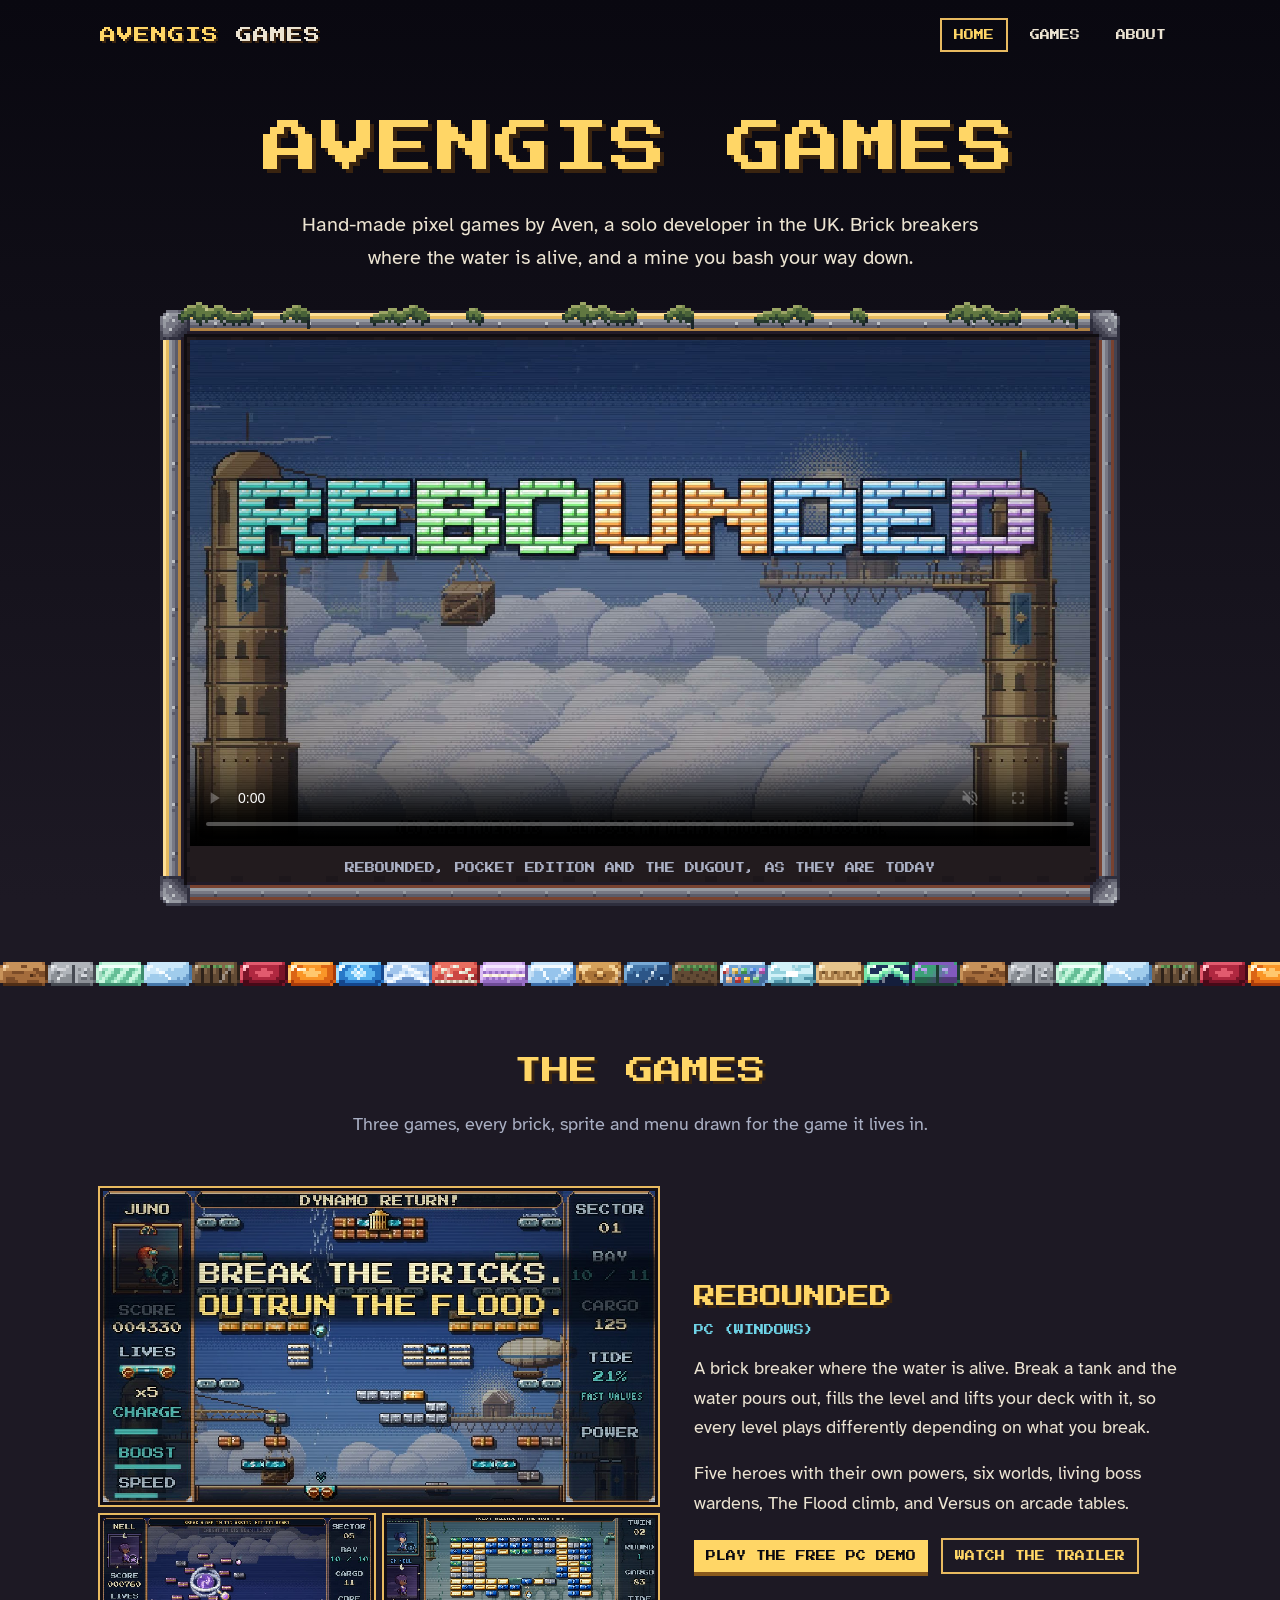
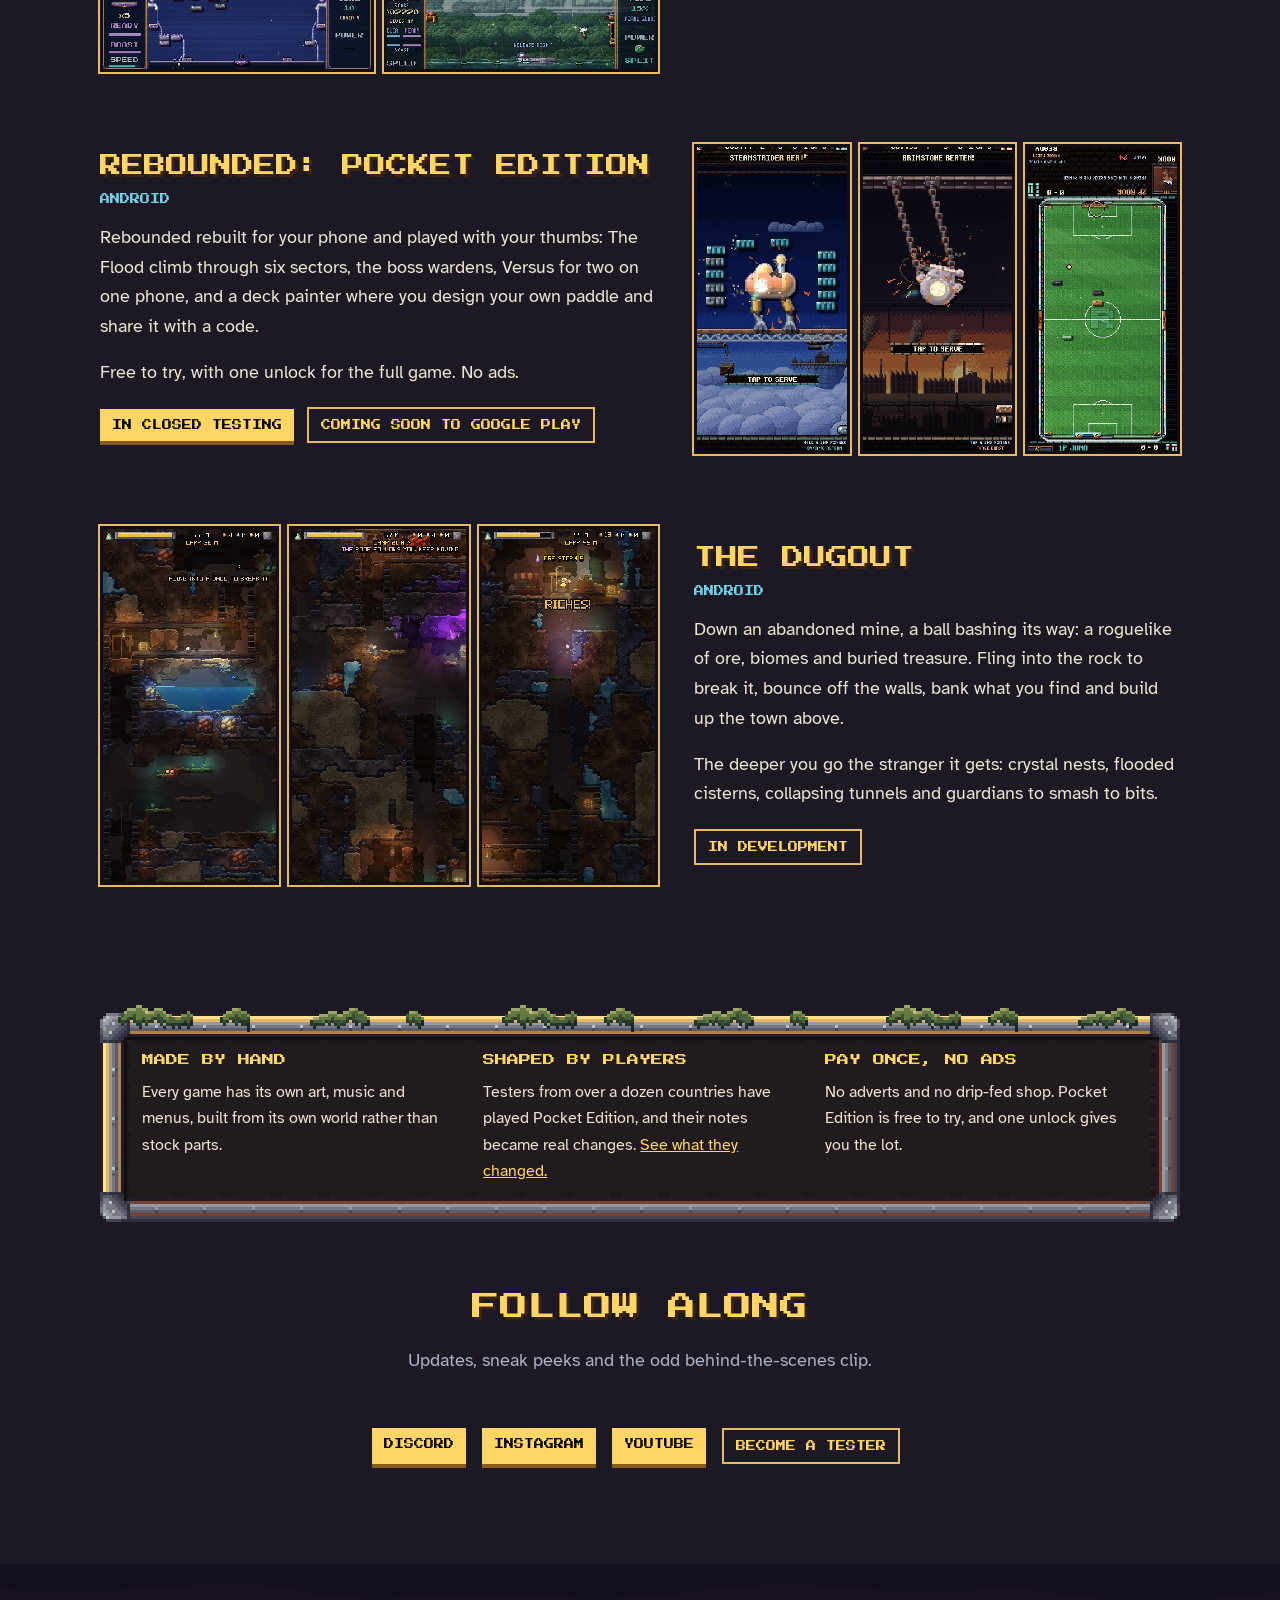
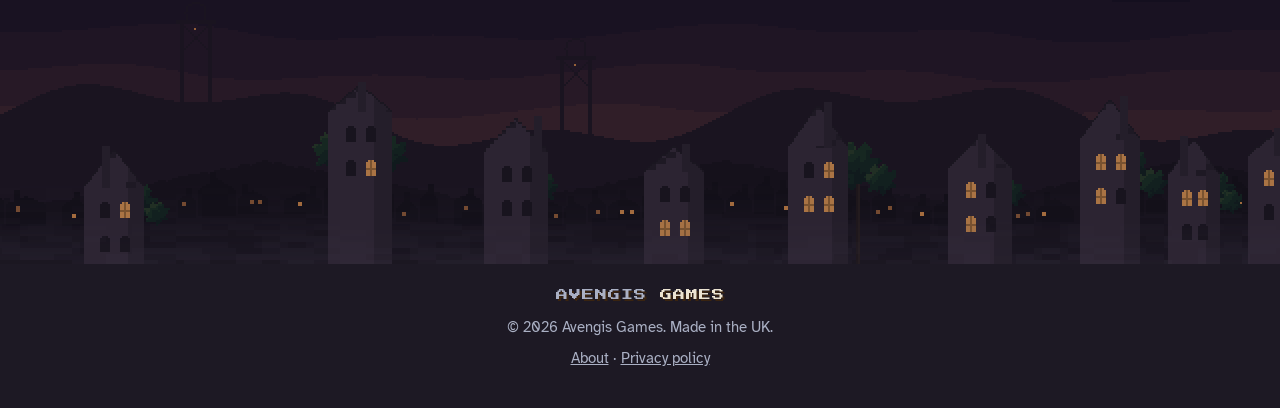
==== index.html @ 765c6d72 "Avengis Games: the studio site (landing page with the montage and the three games, an about page), b" ====
<!doctype html>
<html lang="en-GB">
<head>
<meta charset="utf-8">
<meta name="viewport" content="width=device-width, initial-scale=1">
<title>Avengis Games</title>
<meta name="description" content="Avengis Games: hand-made pixel games by Aven, a solo developer in the UK. Rebounded, Rebounded: Pocket Edition and The Dugout.">
<meta property="og:title" content="Avengis Games">
<meta property="og:description" content="Hand-made pixel games by Aven, a solo developer in the UK.">
<meta property="og:image" content="https://tracedicky.github.io/avengis/img/rebounded_title.jpg">
<link rel="icon" href="img/dugout_icon.png">
<link rel="preconnect" href="https://fonts.googleapis.com">
<link rel="preconnect" href="https://fonts.gstatic.com" crossorigin>
<link href="https://fonts.googleapis.com/css2?family=Atkinson+Hyperlegible:wght@400;700&family=Press+Start+2P&display=swap" rel="stylesheet">
<link rel="stylesheet" href="style.css">
</head>
<body>

<header class="wrap top">
  <a class="brand" href="./">AVENGIS <span>GAMES</span></a>
  <nav class="nav" aria-label="Main">
    <a href="./" aria-current="page">HOME</a>
    <a href="#games">GAMES</a>
    <a href="about.html">ABOUT</a>
  </nav>
</header>

<main>
  <section class="wrap hero">
    <h1>AVENGIS GAMES</h1>
    <p class="lead">Hand-made pixel games by Aven, a solo developer in the UK. Brick breakers where the water is alive, and a mine you bash your way down.</p>
    <figure class="film board moss">
      <video controls muted autoplay loop playsinline preload="metadata" poster="media/montage_poster.jpg">
        <source src="media/montage.mp4" type="video/mp4">
      </video>
      <figcaption>REBOUNDED, POCKET EDITION AND THE DUGOUT, AS THEY ARE TODAY</figcaption>
    </figure>
  </section>

  <div class="bricks" role="presentation"></div>

  <section class="wrap games" id="games">
    <h2 class="section-title">THE GAMES</h2>
    <p class="section-note">Three games, every brick, sprite and menu drawn for the game it lives in.</p>

    <article class="game">
      <div class="shots wide">
        <img src="img/rebounded_title.jpg" width="1280" height="720" alt="Juno breaking bricks over the clouds: break the bricks, outrun the flood">
        <img src="img/rebounded_2.jpg" width="960" height="540" alt="Nell facing a living boss warden ringed by orbiting bricks" loading="lazy">
        <img src="img/rebounded_3.jpg" width="960" height="540" alt="Two players sharing a wall of bricks in Twin co-op" loading="lazy">
      </div>
      <div>
        <h3>REBOUNDED</h3>
        <p class="platform">PC (WINDOWS)</p>
        <p>A brick breaker where the water is alive. Break a tank and the water pours out, fills the level and lifts your deck with it, so every level plays differently depending on what you break.</p>
        <p>Five heroes with their own powers, six worlds, living boss wardens, The Flood climb, and Versus on arcade tables.</p>
        <a class="status" href="https://avengis.itch.io/rebounded-pc-demo">PLAY THE FREE PC DEMO</a>
        <a class="status quiet" href="https://youtu.be/Myf04rydvFA">WATCH THE TRAILER</a>
      </div>
    </article>

    <article class="game flip">
      <div class="shots tall">
        <img src="img/pocket_1.jpg" width="405" height="720" alt="The Steamstrider warden beaten, on a phone screen" loading="lazy">
        <img src="img/pocket_2.jpg" width="405" height="720" alt="The Brimstone warden swinging on its chains" loading="lazy">
        <img src="img/pocket_3.jpg" width="405" height="720" alt="Versus on the football table" loading="lazy">
      </div>
      <div>
        <h3>REBOUNDED: POCKET EDITION</h3>
        <p class="platform">ANDROID</p>
        <p>Rebounded rebuilt for your phone and played with your thumbs: The Flood climb through six sectors, the boss wardens, Versus for two on one phone, and a deck painter where you design your own paddle and share it with a code.</p>
        <p>Free to try, with one unlock for the full game. No ads.</p>
        <span class="status">IN CLOSED TESTING</span>
        <span class="status quiet">COMING SOON TO GOOGLE PLAY</span>
      </div>
    </article>

    <article class="game">
      <div class="shots tall">
        <img src="img/dugout_1.png" width="540" height="1170" alt="A flooded pocket of the mine with ore in the rock" loading="lazy">
        <img src="img/dugout_2.png" width="540" height="1170" alt="Purple crystals glowing deep in the mine" loading="lazy">
        <img src="img/dugout_3.png" width="540" height="1170" alt="Riches found beside an old miners' camp" loading="lazy">
      </div>
      <div>
        <h3>THE DUGOUT</h3>
        <p class="platform">ANDROID</p>
        <p>Down an abandoned mine, a ball bashing its way: a roguelike of ore, biomes and buried treasure. Fling into the rock to break it, bounce off the walls, bank what you find and build up the town above.</p>
        <p>The deeper you go the stranger it gets: crystal nests, flooded cisterns, collapsing tunnels and guardians to smash to bits.</p>
        <span class="status quiet">IN DEVELOPMENT</span>
      </div>
    </article>
  </section>

  <section class="wrap ways">
    <div class="board moss">
      <ul>
        <li>
          <h3>MADE BY HAND</h3>
          <p>Every game has its own art, music and menus, built from its own world rather than stock parts.</p>
        </li>
        <li>
          <h3>SHAPED BY PLAYERS</h3>
          <p>Testers from over a dozen countries have played Pocket Edition, and their notes became real changes. <a href="https://youtu.be/bjGesTT7hHI">See what they changed.</a></p>
        </li>
        <li>
          <h3>PAY ONCE, NO ADS</h3>
          <p>No adverts and no drip-fed shop. Pocket Edition is free to try, and one unlock gives you the lot.</p>
        </li>
      </ul>
    </div>
  </section>

  <section class="wrap follow">
    <h2 class="section-title">FOLLOW ALONG</h2>
    <p class="section-note">Updates, sneak peeks and the odd behind-the-scenes clip.</p>
    <div class="links">
      <a class="status" href="https://discord.gg/P8ZdvnhdK">DISCORD</a>
      <a class="status" href="https://www.instagram.com/avengisgames/">INSTAGRAM</a>
      <a class="status" href="https://youtu.be/Myf04rydvFA">YOUTUBE</a>
      <a class="status quiet" href="https://tracedicky.github.io/rebounded-pocket/">BECOME A TESTER</a>
    </div>
  </section>
</main>

<footer class="foot">
  <div class="wrap">
    <p><a class="brand" href="./">AVENGIS <span>GAMES</span></a></p>
    <p>&copy; 2026 Avengis Games. Made in the UK.</p>
    <p><a href="about.html">About</a> &middot; <a href="https://tracedicky.github.io/rebounded-pocket/privacy.html">Privacy policy</a></p>
  </div>
</footer>

</body>
</html>
---- style.css ----
/* AVENGIS Games: Rebounded's font and bricks, The Dugout's timber boards, moss and night town. */
:root {
  --night: #090810;
  --dusk: #1d1924;
  --timber: #221b1e;
  --timber-hi: #2a2125;
  --gold: #ffd666;
  --gold-deep: #e8ba60;
  --cream: #ece4d2;
  --soft: #aab0c4;
  --sea: #6fd3e6;
  --moss: #7fae4e;
  --pixel: "Press Start 2P", monospace;
  --body: "Atkinson Hyperlegible", system-ui, sans-serif;
}

* { box-sizing: border-box; }

html { background: var(--night); }

body {
  margin: 0;
  background: linear-gradient(var(--night) 0, var(--dusk) 900px, var(--dusk) 100%);
  color: var(--cream);
  font: 18px/1.65 var(--body);
  overflow-x: hidden;
}

img { image-rendering: pixelated; max-width: 100%; display: block; }
a { color: var(--gold); }
a:hover { color: #fff1c4; }

.wrap { width: min(1080px, 100% - 32px); margin: 0 auto; }

/* the top bar */
.top {
  display: flex; align-items: center; justify-content: space-between; gap: 16px; flex-wrap: wrap;
  padding: 18px 0;
}
.brand {
  font: 16px/1 var(--pixel); color: var(--gold); text-decoration: none; letter-spacing: 1px;
  text-shadow: 2px 2px 0 #3a2410;
}
.brand span { color: var(--cream); }
.nav { display: flex; gap: 8px; flex-wrap: wrap; }
.nav a {
  font: 10px/1 var(--pixel); color: var(--cream); text-decoration: none;
  padding: 10px 12px; border: 2px solid transparent;
}
.nav a:hover, .nav a[aria-current] { border-color: var(--gold-deep); color: var(--gold); }

/* a course of Rebounded's bricks */
.bricks {
  height: 24px;
  background: url(img/bricks.png) repeat-x 0 0 / 960px 24px;
  image-rendering: pixelated;
  margin: 0;
}

/* The Dugout's timber board: iron corners, brass rails */
.board {
  position: relative;
  border: 30px solid transparent;
  border-image: url(img/ui_board.png) 10 / 30px round;
  image-rendering: pixelated;
  background: var(--timber) padding-box;
  background-clip: padding-box;
}
.board.moss::before {
  content: ""; position: absolute; left: -12px; right: -12px; top: -38px; height: 36px;
  background: url(img/ui_moss.png) repeat-x 0 100% / 384px 36px;
  image-rendering: pixelated; pointer-events: none;
}

/* the hero */
.hero { padding: 36px 0 56px; text-align: center; }
h1, h2, h3 { font-family: var(--pixel); font-weight: 400; line-height: 1.5; margin: 0 0 18px; }
h1 {
  font-size: clamp(26px, 6vw, 56px); color: var(--gold);
  text-shadow: 4px 4px 0 #3a2410;
  letter-spacing: 2px;
}
.lead { max-width: 720px; margin: 0 auto 36px; font-size: 20px; color: var(--cream); }
.film { max-width: 960px; margin: 0 auto; }
.film video { display: block; width: 100%; height: auto; background: #000; }
.film figcaption { font: 10px/1.6 var(--pixel); color: var(--soft); padding-top: 14px; }

/* the games */
.games { padding: 64px 0 24px; }
.section-title { text-align: center; color: var(--gold); font-size: clamp(18px, 3.4vw, 28px); text-shadow: 3px 3px 0 #3a2410; }
.section-note { text-align: center; color: var(--soft); max-width: 640px; margin: 0 auto 48px; }

.game { display: grid; grid-template-columns: 1.15fr 1fr; gap: 36px; align-items: center; margin: 0 0 72px; }
.game.flip .shots { order: 2; }
.game h3 { color: var(--gold); font-size: clamp(16px, 2.4vw, 22px); text-shadow: 3px 3px 0 #3a2410; margin-bottom: 8px; }
.platform { font: 10px/1.6 var(--pixel); color: var(--sea); margin: 0 0 16px; }
.game p { margin: 0 0 16px; }
.status {
  display: inline-block; font: 10px/1.6 var(--pixel); color: var(--night); background: var(--gold);
  padding: 8px 12px; margin: 4px 8px 4px 0; text-decoration: none; box-shadow: 0 4px 0 #8a5a1c;
}
a.status:hover { background: #fff1c4; color: var(--night); }
.status.quiet { background: transparent; color: var(--gold); border: 2px solid var(--gold-deep); box-shadow: none; }

.shots { display: grid; gap: 10px; }
.shots.wide { grid-template-columns: 1fr 1fr; }
.shots.wide img:first-child { grid-column: 1 / -1; }
.shots.tall { grid-template-columns: repeat(3, 1fr); }
.shots img { width: 100%; height: auto; border: 3px solid #120e14; box-shadow: 0 0 0 2px var(--gold-deep); }
.shots.tall img { aspect-ratio: 9 / 18; object-fit: cover; object-position: top; }

/* how I work */
.ways { padding: 32px 0 64px; }
.ways .board { padding: 8px 12px; }
.ways ul { list-style: none; margin: 0; padding: 0; display: grid; grid-template-columns: repeat(3, 1fr); gap: 28px; }
.ways h3 { font-size: 12px; color: var(--gold); margin-bottom: 10px; }
.ways p { margin: 0; font-size: 16px; color: var(--cream); }

/* follow along */
.follow { text-align: center; padding: 0 0 72px; }
.links { display: flex; flex-wrap: wrap; justify-content: center; gap: 8px; }

/* the about page */
.about { display: grid; grid-template-columns: 1fr 1.4fr; gap: 40px; align-items: start; padding: 24px 0 64px; }
.about .board { padding: 4px 8px; }
.about h2 { color: var(--gold); font-size: 18px; text-shadow: 3px 3px 0 #3a2410; }
.about p { margin: 0 0 16px; }
.facts { list-style: none; padding: 0; margin: 0; }
.facts li { padding: 10px 0; border-bottom: 2px dashed #3a3040; font-size: 16px; }
.facts li:last-child { border-bottom: 0; }
.facts b { display: block; font: 10px/1.6 var(--pixel); color: var(--sea); font-weight: 400; }

/* the foot: The Dugout's night town */
.foot {
  margin-top: 24px;
  background: #1d1924;
  padding: 0 0 32px;
  text-align: center;
  font-size: 15px; color: var(--soft);
}
.foot::before {
  content: ""; display: block; height: 300px; margin-bottom: 20px;
  background: url(img/town.png) repeat-x 50% 100% / 1968px 472px, linear-gradient(var(--dusk), #09080f);
  image-rendering: pixelated;
}
.foot a { color: var(--soft); }
.foot p { margin: 6px 0; }
.foot .brand { font-size: 12px; }

@media (max-width: 820px) {
  body { font-size: 17px; }
  .game, .about { grid-template-columns: 1fr; gap: 22px; }
  .game.flip .shots { order: 0; }
  .ways ul { grid-template-columns: 1fr; }
  .board { border-width: 21px; border-image-width: 21px; }
  .board.moss::before { top: -27px; height: 24px; background-size: 256px 24px; }
  .foot::before { height: 200px; background-size: 984px 236px, auto; }
}

@media (prefers-reduced-motion: no-preference) {
  .status, .nav a { transition: background .15s, color .15s, border-color .15s; }
}
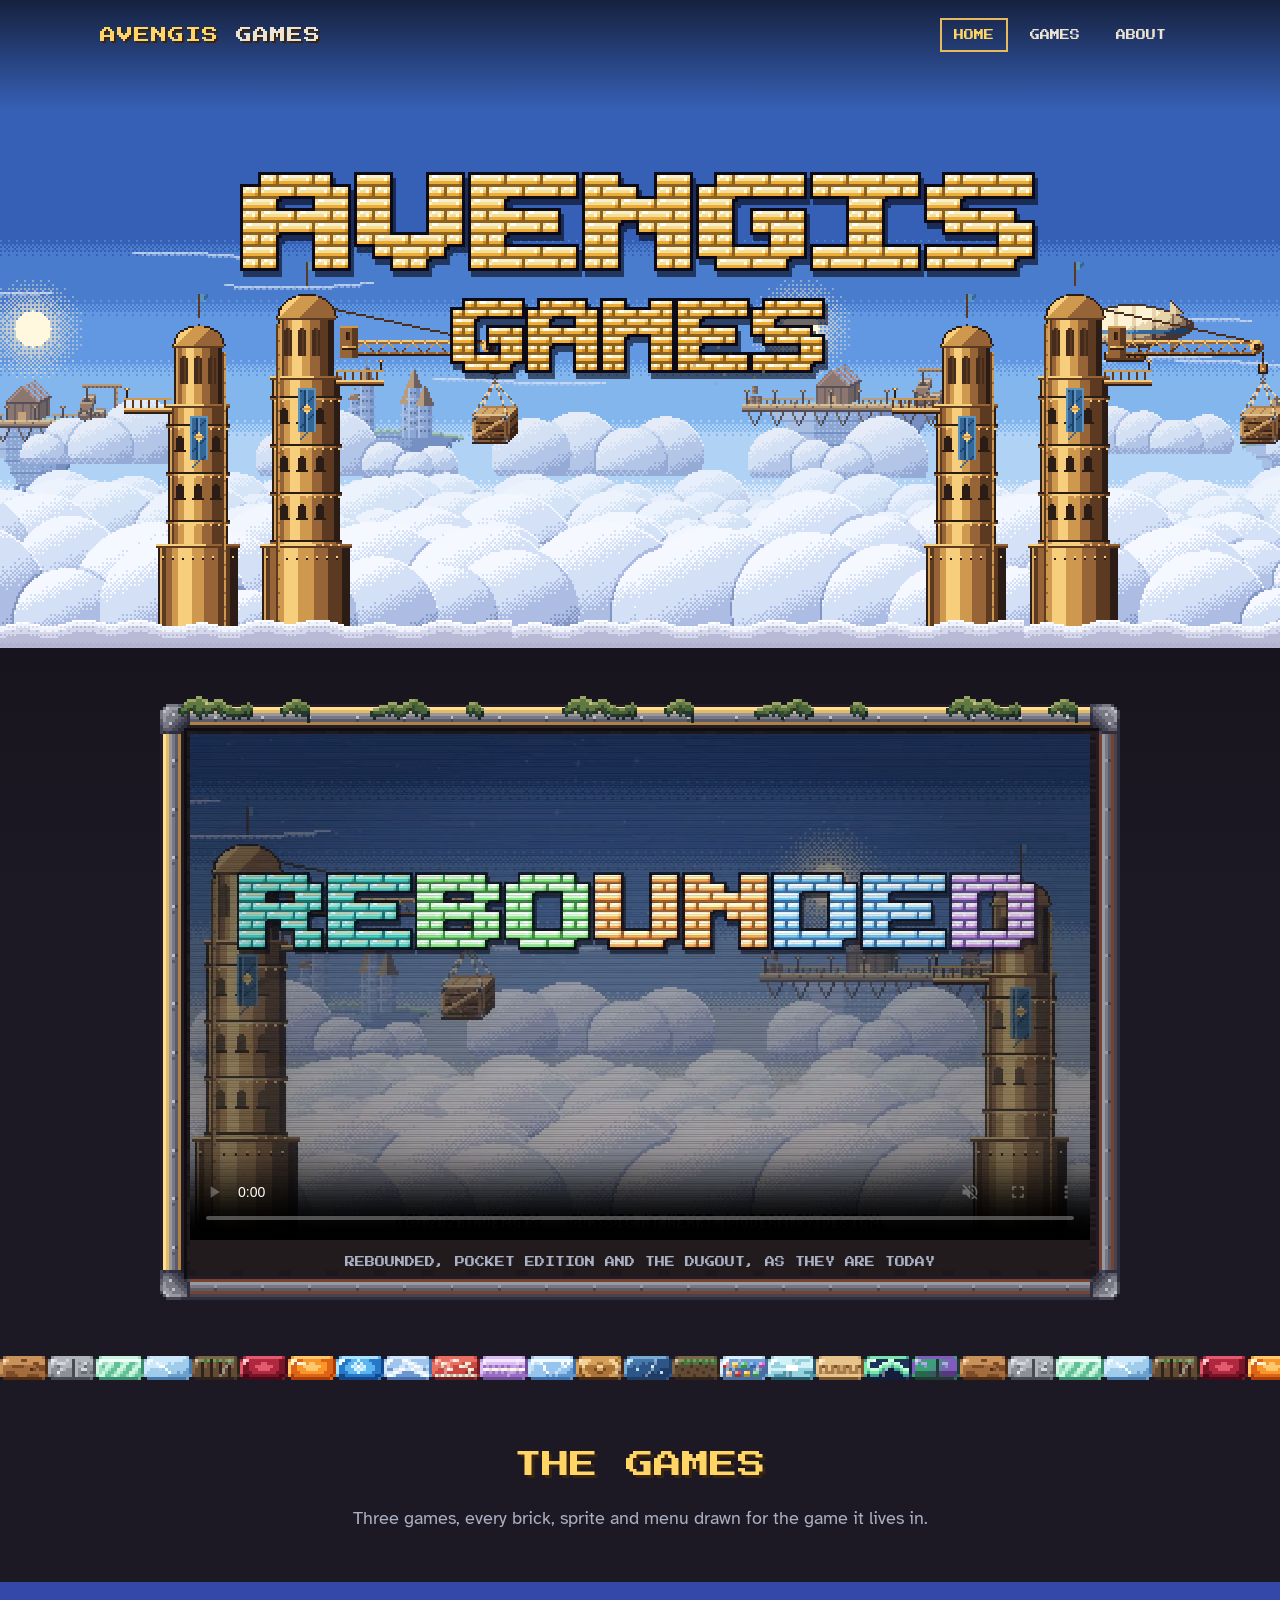
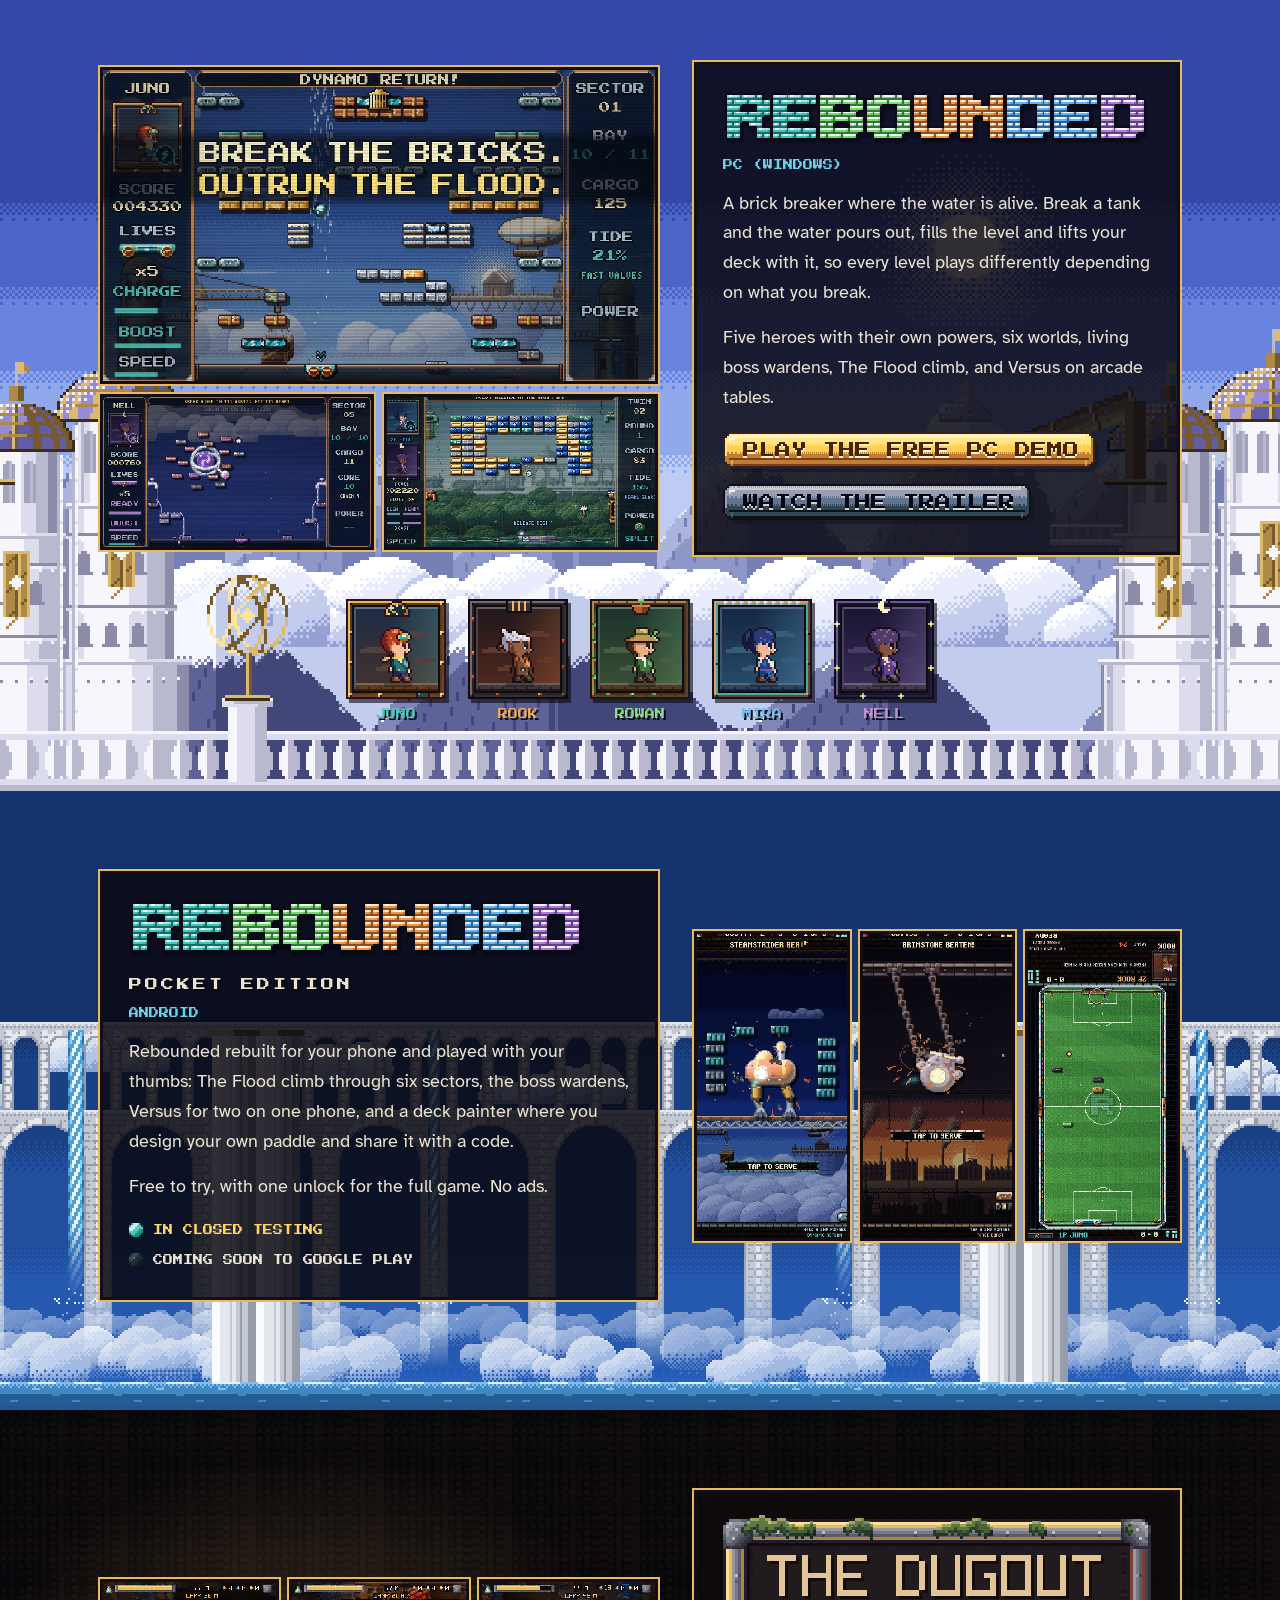
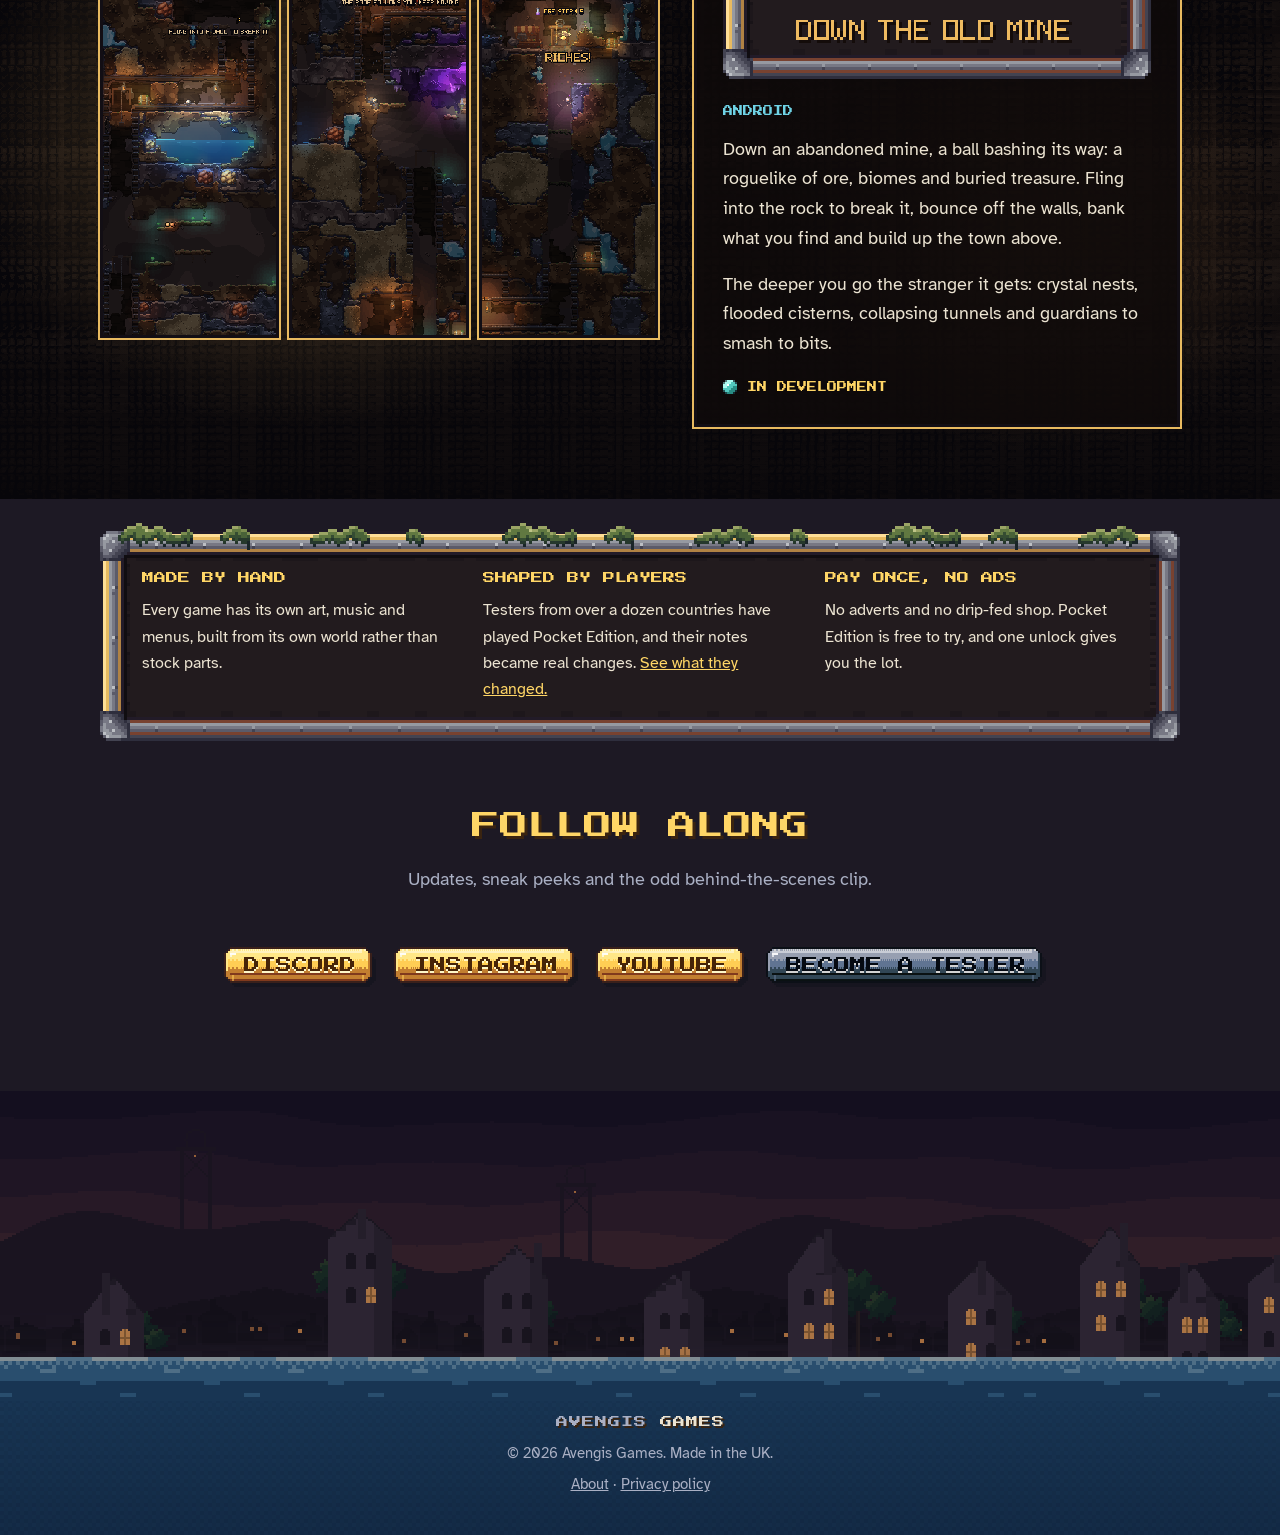
==== commit bcc140cd: "The site made from the games themselves: a living header (Pocket's Coppercloud harbour drifting, its" ====
--- a/index.html
+++ b/index.html
@@ -7,28 +7,43 @@
 <meta name="description" content="Avengis Games: hand-made pixel games by Aven, a solo developer in the UK. Rebounded, Rebounded: Pocket Edition and The Dugout.">
 <meta property="og:title" content="Avengis Games">
 <meta property="og:description" content="Hand-made pixel games by Aven, a solo developer in the UK.">
-<meta property="og:image" content="https://tracedicky.github.io/avengis/img/rebounded_title.jpg">
-<link rel="icon" href="img/dugout_icon.png">
+<meta property="og:image" content="https://tracedicky.github.io/avengis/art/share.png">
+<meta property="og:image:width" content="1200">
+<meta property="og:image:height" content="630">
+<meta property="og:image:alt" content="AVENGIS GAMES in gold bricks over Coppercloud's harbour: brick by brick">
+<meta name="twitter:card" content="summary_large_image">
+<link rel="icon" type="image/png" sizes="32x32" href="art/icon.png">
+<link rel="icon" type="image/png" sizes="64x64" href="art/icon64.png">
+<link rel="apple-touch-icon" href="art/icon180.png">
 <link rel="preconnect" href="https://fonts.googleapis.com">
 <link rel="preconnect" href="https://fonts.gstatic.com" crossorigin>
 <link href="https://fonts.googleapis.com/css2?family=Atkinson+Hyperlegible:wght@400;700&family=Press+Start+2P&display=swap" rel="stylesheet">
+<script>try{if(!matchMedia("(prefers-reduced-motion: reduce)").matches&&!sessionStorage.getItem("avengis-built")){document.documentElement.classList.add("building");window.buildSafety=setTimeout(function(){document.documentElement.classList.remove("building")},5000)}}catch(e){}</script>
 <link rel="stylesheet" href="style.css">
 </head>
 <body>
 
-<header class="wrap top">
-  <a class="brand" href="./">AVENGIS <span>GAMES</span></a>
-  <nav class="nav" aria-label="Main">
-    <a href="./" aria-current="page">HOME</a>
-    <a href="#games">GAMES</a>
-    <a href="about.html">ABOUT</a>
-  </nav>
+<header class="sky">
+  <canvas class="scene" data-scene="coppercloud-harbour" data-water="coppercloud" aria-hidden="true"></canvas>
+  <div class="wrap top">
+    <a class="brand" href="./">AVENGIS <span>GAMES</span></a>
+    <nav class="nav" aria-label="Main">
+      <a href="./" aria-current="page">HOME</a>
+      <a href="#games">GAMES</a>
+      <a href="about.html">ABOUT</a>
+    </nav>
+  </div>
+  <div class="wrap sky-title">
+    <h1 class="mark">
+      <span class="logo shine big"><img src="art/logo_avengis.png" width="269" height="38" alt="AVENGIS"><i class="glint" style="-webkit-mask-image:url(art/logo_avengis.png);mask-image:url(art/logo_avengis.png)"></i></span>
+      <span class="logo shine small"><img src="art/logo_games.png" width="129" height="30" alt="GAMES"><i class="glint" style="-webkit-mask-image:url(art/logo_games.png);mask-image:url(art/logo_games.png)"></i></span>
+    </h1>
+    <p class="tagline"><span class="logo shine"><img src="art/tagline.png" width="184" height="18" alt="Brick by brick"><i class="glint" style="-webkit-mask-image:url(art/tagline.png);mask-image:url(art/tagline.png)"></i></span></p>
+  </div>
 </header>
 
 <main>
   <section class="wrap hero">
-    <h1>AVENGIS GAMES</h1>
-    <p class="lead">Hand-made pixel games by Aven, a solo developer in the UK. Brick breakers where the water is alive, and a mine you bash your way down.</p>
     <figure class="film board moss">
       <video controls muted autoplay loop playsinline preload="metadata" poster="media/montage_poster.jpg">
         <source src="media/montage.mp4" type="video/mp4">
@@ -39,18 +54,22 @@
 
   <div class="bricks" role="presentation"></div>
 
-  <section class="wrap games" id="games">
-    <h2 class="section-title">THE GAMES</h2>
-    <p class="section-note">Three games, every brick, sprite and menu drawn for the game it lives in.</p>
+  <section class="games" id="games">
+    <div class="wrap">
+      <h2 class="section-title">THE GAMES</h2>
+      <p class="section-note">Three games, every brick, sprite and menu drawn for the game it lives in.</p>
+    </div>
 
-    <article class="game">
+    <div class="world" id="rebounded">
+    <canvas class="scene" data-scene="stormglass-peaks" aria-hidden="true"></canvas>
+    <article class="wrap game">
       <div class="shots wide">
         <img src="img/rebounded_title.jpg" width="1280" height="720" alt="Juno breaking bricks over the clouds: break the bricks, outrun the flood">
         <img src="img/rebounded_2.jpg" width="960" height="540" alt="Nell facing a living boss warden ringed by orbiting bricks" loading="lazy">
         <img src="img/rebounded_3.jpg" width="960" height="540" alt="Two players sharing a wall of bricks in Twin co-op" loading="lazy">
       </div>
       <div>
-        <h3>REBOUNDED</h3>
+        <h3 class="logo shine"><img src="art/logo_rebounded.png" width="229" height="30" alt="REBOUNDED"><i class="glint" style="-webkit-mask-image:url(art/logo_rebounded.png);mask-image:url(art/logo_rebounded.png)"></i></h3>
         <p class="platform">PC (WINDOWS)</p>
         <p>A brick breaker where the water is alive. Break a tank and the water pours out, fills the level and lifts your deck with it, so every level plays differently depending on what you break.</p>
         <p>Five heroes with their own powers, six worlds, living boss wardens, The Flood climb, and Versus on arcade tables.</p>
@@ -58,15 +77,25 @@
         <a class="status quiet" href="https://youtu.be/Myf04rydvFA">WATCH THE TRAILER</a>
       </div>
     </article>
+    <div class="wrap crew" aria-label="The crew">
+      <figure style="--hero:#52c8be"><span class="crew-anim" style="background-image:url(art/crew_juno.png)"></span><figcaption>JUNO</figcaption></figure>
+      <figure style="--hero:#eba960"><span class="crew-anim" style="background-image:url(art/crew_rook.png)"></span><figcaption>ROOK</figcaption></figure>
+      <figure style="--hero:#8adb89"><span class="crew-anim" style="background-image:url(art/crew_rowan.png)"></span><figcaption>ROWAN</figcaption></figure>
+      <figure style="--hero:#7cbceb"><span class="crew-anim" style="background-image:url(art/crew_mira.png)"></span><figcaption>MIRA</figcaption></figure>
+      <figure style="--hero:#bc93db"><span class="crew-anim" style="background-image:url(art/crew_nell.png)"></span><figcaption>NELL</figcaption></figure>
+    </div>
+    </div>
 
-    <article class="game flip">
+    <div class="world" id="pocket">
+    <canvas class="scene" data-scene="tideglass-above" data-water="tideglass" aria-hidden="true"></canvas>
+    <article class="wrap game flip">
       <div class="shots tall">
         <img src="img/pocket_1.jpg" width="405" height="720" alt="The Steamstrider warden beaten, on a phone screen" loading="lazy">
         <img src="img/pocket_2.jpg" width="405" height="720" alt="The Brimstone warden swinging on its chains" loading="lazy">
         <img src="img/pocket_3.jpg" width="405" height="720" alt="Versus on the football table" loading="lazy">
       </div>
       <div>
-        <h3>REBOUNDED: POCKET EDITION</h3>
+        <h3><span class="logo shine"><img src="art/logo_rebounded.png" width="229" height="30" alt="REBOUNDED:"><i class="glint" style="-webkit-mask-image:url(art/logo_rebounded.png);mask-image:url(art/logo_rebounded.png)"></i></span> <span class="edition">POCKET EDITION</span></h3>
         <p class="platform">ANDROID</p>
         <p>Rebounded rebuilt for your phone and played with your thumbs: The Flood climb through six sectors, the boss wardens, Versus for two on one phone, and a deck painter where you design your own paddle and share it with a code.</p>
         <p>Free to try, with one unlock for the full game. No ads.</p>
@@ -74,21 +103,24 @@
         <span class="status quiet">COMING SOON TO GOOGLE PLAY</span>
       </div>
     </article>
+    </div>
 
-    <article class="game">
+    <div class="world cave" id="dugout">
+    <article class="wrap game">
       <div class="shots tall">
         <img src="img/dugout_1.png" width="540" height="1170" alt="A flooded pocket of the mine with ore in the rock" loading="lazy">
         <img src="img/dugout_2.png" width="540" height="1170" alt="Purple crystals glowing deep in the mine" loading="lazy">
         <img src="img/dugout_3.png" width="540" height="1170" alt="Riches found beside an old miners' camp" loading="lazy">
       </div>
       <div>
-        <h3>THE DUGOUT</h3>
+        <h3 class="sign board moss"><img src="art/dugout_title.png" width="116" height="30" alt="THE DUGOUT: DOWN THE OLD MINE"></h3>
         <p class="platform">ANDROID</p>
         <p>Down an abandoned mine, a ball bashing its way: a roguelike of ore, biomes and buried treasure. Fling into the rock to break it, bounce off the walls, bank what you find and build up the town above.</p>
         <p>The deeper you go the stranger it gets: crystal nests, flooded cisterns, collapsing tunnels and guardians to smash to bits.</p>
-        <span class="status quiet">IN DEVELOPMENT</span>
+        <span class="status">IN DEVELOPMENT</span>
       </div>
     </article>
+    </div>
   </section>
 
   <section class="wrap ways">
@@ -123,6 +155,7 @@
 </main>
 
 <footer class="foot">
+  <div class="flood" aria-hidden="true"><i></i></div>
   <div class="wrap">
     <p><a class="brand" href="./">AVENGIS <span>GAMES</span></a></p>
     <p>&copy; 2026 Avengis Games. Made in the UK.</p>
@@ -130,5 +163,9 @@
   </div>
 </footer>
 
+<script src="js/scene.js" defer></script>
+<script src="js/build.js" defer></script>
+<script src="js/bricks.js" defer></script>
+<script src="js/flood.js" defer></script>
 </body>
 </html>
--- a/style.css
+++ b/style.css
@@ -55,6 +55,16 @@
   background: url(img/bricks.png) repeat-x 0 0 / 960px 24px;
   image-rendering: pixelated;
   margin: 0;
+  position: relative; overflow: hidden;
+}
+.bricks.live { background: none; overflow: visible; overflow-x: clip; cursor: pointer; }  /* (js/bricks.js: breakable) */
+.bricks.live::after { display: none; }
+.bricks-live { position: absolute; left: 0; z-index: 2; pointer-events: none; image-rendering: pixelated; }
+.bricks::after {  /* (now and then the light runs along the course, caught only by the bricks: the logo's shine) */
+  content: ""; position: absolute; inset: 0; pointer-events: none;
+  -webkit-mask: url(img/bricks.png) repeat-x 0 0 / 960px 24px; mask: url(img/bricks.png) repeat-x 0 0 / 960px 24px;
+  background: linear-gradient(100deg, rgba(255, 250, 225, 0) 0, rgba(255, 250, 225, .35) 38%, rgba(255, 250, 225, .95) 50%, rgba(255, 250, 225, .35) 62%, rgba(255, 250, 225, 0) 100%) no-repeat;
+  background-size: 150px 100%; background-position: -150px 0; mix-blend-mode: soft-light;
 }
 
 /* The Dugout's timber board: iron corners, brass rails */
@@ -73,7 +83,7 @@
 }
 
 /* the hero */
-.hero { padding: 36px 0 56px; text-align: center; }
+.hero { padding: 56px 0 56px; text-align: center; }
 h1, h2, h3 { font-family: var(--pixel); font-weight: 400; line-height: 1.5; margin: 0 0 18px; }
 h1 {
   font-size: clamp(26px, 6vw, 56px); color: var(--gold);
@@ -86,27 +96,50 @@
 .film figcaption { font: 10px/1.6 var(--pixel); color: var(--soft); padding-top: 14px; }
 
 /* the games */
-.games { padding: 64px 0 24px; }
+.games { padding: 64px 0 0; }
 .section-title { text-align: center; color: var(--gold); font-size: clamp(18px, 3.4vw, 28px); text-shadow: 3px 3px 0 #3a2410; }
 .section-note { text-align: center; color: var(--soft); max-width: 640px; margin: 0 auto 48px; }
 
-.game { display: grid; grid-template-columns: 1.15fr 1fr; gap: 36px; align-items: center; margin: 0 0 72px; }
+.game { display: grid; grid-template-columns: 1.15fr 1fr; gap: 36px; align-items: center; margin: 0 auto 72px; }
 .game.flip .shots { order: 2; }
 .game h3 { color: var(--gold); font-size: clamp(16px, 2.4vw, 22px); text-shadow: 3px 3px 0 #3a2410; margin-bottom: 8px; }
 .platform { font: 10px/1.6 var(--pixel); color: var(--sea); margin: 0 0 16px; }
 .game p { margin: 0 0 16px; }
-.status {
-  display: inline-block; font: 10px/1.6 var(--pixel); color: var(--night); background: var(--gold);
-  padding: 8px 12px; margin: 4px 8px 4px 0; text-decoration: none; box-shadow: 0 4px 0 #8a5a1c;
-}
-a.status:hover { background: #fff1c4; color: var(--night); }
-.status.quiet { background: transparent; color: var(--gold); border: 2px solid var(--gold-deep); box-shadow: none; }
+/* the keys: Pocket's small keycap (art/keys, 21 px tall at twice size: only ever stretched along, never up), gold for
+   the way on, slate for the rest, the words stamped in as the game's are (ink, a line of the key's light under them);
+   pressed, it sinks onto its skirt. Statuses aren't keys: words beside one of its lamps. */
+a.status {
+  position: relative; display: inline-flex; align-items: flex-start; box-sizing: border-box; height: 42px;
+  margin: 4px 10px 6px 0; padding: 10px 4px 0; vertical-align: top; white-space: nowrap; overflow: hidden;
+  font: 16px/16px var(--pixel); color: rgb(70, 36, 8); text-shadow: 0 2px 0 rgb(255, 247, 199); text-decoration: none;
+  border-style: solid; border-width: 0 16px; border-color: transparent;
+  border-image: url(art/keys/gold.png) 0 8 fill / 0 16px / 0 repeat; image-rendering: pixelated;
+}
+a.status.quiet { border-image-source: url(art/keys/slate.png); color: rgb(5, 10, 18); text-shadow: 0 2px 0 rgb(210, 210, 210); }
+a.status:active { border-image-source: url(art/keys/gold_down.png); padding-top: 14px; }
+a.status.quiet:active { border-image-source: url(art/keys/slate_down.png); }
+a.status:focus-visible { outline: 2px solid var(--gold); outline-offset: 3px; }
+a.status::after {  /* (its shimmer: the painted sweep of light, passing once under the pointer) */
+  content: ""; position: absolute; top: 2px; bottom: 16px; left: -10px; right: -10px; pointer-events: none;
+  background: linear-gradient(110deg, rgba(255, 250, 225, 0) 42%, rgba(255, 250, 225, .5) 50%, rgba(255, 250, 225, 0) 58%) no-repeat;
+  background-size: 300% 100%; background-position: 100% 0; opacity: 0;
+}
+span.status {
+  display: inline-flex; align-items: center; gap: 10px; margin: 4px 18px 6px 0; vertical-align: top;
+  font: 10px/1.6 var(--pixel); color: var(--gold);
+}
+span.status::before {
+  content: ""; width: 14px; height: 14px; flex: none; image-rendering: pixelated;
+  background: url(art/keys/lamp_on.png) 0 0 / 14px 14px;
+}
+span.status.quiet { color: var(--cream); }
+span.status.quiet::before { background-image: url(art/keys/lamp_off.png); }
 
 .shots { display: grid; gap: 10px; }
 .shots.wide { grid-template-columns: 1fr 1fr; }
 .shots.wide img:first-child { grid-column: 1 / -1; }
 .shots.tall { grid-template-columns: repeat(3, 1fr); }
-.shots img { width: 100%; height: auto; border: 3px solid #120e14; box-shadow: 0 0 0 2px var(--gold-deep); }
+.shots img { width: 100%; height: auto; border: 3px solid #120e14; box-shadow: 0 0 0 2px var(--gold-deep); position: relative; }
 .shots.tall img { aspect-ratio: 9 / 18; object-fit: cover; object-position: top; }
 
 /* how I work */
@@ -143,9 +176,151 @@
   background: url(img/town.png) repeat-x 50% 100% / 1968px 472px, linear-gradient(var(--dusk), #09080f);
   image-rendering: pixelated;
 }
+/* the flood at the foot (js/flood.js): Tideglass's water rising up the town's foot as the page ends */
+.foot { position: relative; }
+.flood {
+  position: absolute; inset: 0; overflow: hidden; pointer-events: none;
+  --band: 300px; --rise: 48; --step: 4; --frame: 44px;
+  filter: brightness(.58) saturate(.9);  /* (Tideglass's day water, under the town's night) */
+}
+.foot .wrap { position: relative; z-index: 1; }
+.flood i {  /* (the footer is the sea: its surface at the town's foot, lifting up it by --level) */
+  position: absolute; left: 0; right: 0; bottom: 0; top: calc(var(--band) - var(--frame) / 2 - var(--level, 0px));
+  image-rendering: pixelated;
+  background: url(art/water_tideglass_body.png) repeat-x 0 22px / 1024px 928px;
+}
+.flood i::before {
+  content: ""; position: absolute; left: 0; right: 0; top: 0; height: 44px; image-rendering: pixelated;
+  background: url(art/water_tideglass_stack.png) repeat-x 0 0 / 1024px 352px;
+}
 .foot a { color: var(--soft); }
 .foot p { margin: 6px 0; }
 .foot .brand { font-size: 12px; }
+
+/* ---- the living art (tools/make_art.py, js/scene.js): the games' own scenes, logos and crew ---- */
+.scene { position: absolute; left: 0; bottom: 0; z-index: 0; image-rendering: pixelated; }
+
+/* the sky: Coppercloud's harbour drifting over its cloud sea, the AVENGIS mark in gold bricks */
+.sky {
+  position: relative; overflow: hidden; display: flex; flex-direction: column;
+  min-height: clamp(440px, 72vh, 660px); background: #3d6f9e;
+}
+.sky::before {  /* (a little night at the top, so the bar reads over the sky) */
+  content: ""; position: absolute; inset: 0 0 auto; height: 110px; z-index: 1; pointer-events: none;
+  background: linear-gradient(rgba(9, 8, 16, .72), rgba(9, 8, 16, 0));
+}
+.sky .top { position: relative; z-index: 2; }
+.sky-title {
+  position: relative; z-index: 2; flex: 1; display: flex; flex-direction: column; align-items: center;
+  justify-content: center; text-align: center; padding: 8px 0 88px;
+}
+.mark { display: flex; flex-direction: column; align-items: center; gap: 12px; margin: 0 0 26px; line-height: 0; }
+.mark .big img { width: 807px; }
+.mark .small img { width: 387px; }
+.tagline { margin: 4px 0 0; line-height: 0; }
+.tagline img { width: 552px; }
+.tagline .glint { animation-delay: .5s; }
+.sky.short { min-height: clamp(380px, 56vh, 520px); }
+.mark .big.title-about img { width: 579px; }
+.tagline.line-about img { width: 496px; }
+/* the mark laid in as the page opens (js/build.js): hidden only while its bricks fall in */
+.building .mark img, .building .mark .glint, .building .tagline:not(.stamped) { visibility: hidden; }
+.building-canvas { position: absolute; z-index: 3; pointer-events: none; image-rendering: pixelated; }
+.tagline.stamped { animation: stamp .3s steps(3) both; }
+
+/* a logo and its shine: a soft light passing over the bricks now and then */
+.logo { position: relative; display: inline-block; line-height: 0; max-width: 100%; }
+.logo img { image-rendering: pixelated; max-width: 100%; height: auto; }
+.glint {
+  position: absolute; inset: 0; pointer-events: none;
+  -webkit-mask-size: 100% 100%; mask-size: 100% 100%; -webkit-mask-repeat: no-repeat; mask-repeat: no-repeat;
+  background: linear-gradient(100deg, rgba(255, 255, 255, 0) 38%, rgba(255, 250, 225, .55) 46%, rgba(255, 255, 255, 0) 54%) no-repeat;
+  background-size: 300% 100%; background-position: 100% 0;
+}
+.mark .small .glint { animation-delay: .25s; }
+.game .glint { animation-delay: 2.5s; }
+
+/* each game in its own world */
+.world { position: relative; overflow: hidden; padding: 80px 0 72px; }
+.world .game { position: relative; z-index: 1; margin-bottom: 0; }
+.world .game > div:not(.shots) {
+  background: rgba(9, 8, 16, .84); padding: 26px 26px 20px;
+  border: 3px solid #120e14; box-shadow: 0 0 0 2px var(--gold-deep);
+}
+.game h3.logo, .game h3 .logo { margin: 0; }
+.game h3 .logo img, .game h3.logo img { width: 458px; }
+.game h3 { margin-bottom: 14px; }
+.edition {
+  display: block; margin-top: 12px; font: 13px/1 var(--pixel); color: var(--cream); letter-spacing: 3px;
+  text-shadow: 2px 2px 0 #0b0a12;
+}
+#pocket { padding-bottom: 110px; }  /* (room for Tideglass's water along the foot) */
+
+/* Rebounded's crew: their animated portraits from the game's HUD */
+.crew { position: relative; z-index: 1; display: flex; flex-wrap: wrap; justify-content: center; gap: 16px 22px; padding-top: 44px; }
+.crew figure { margin: 0; text-align: center; }
+.crew-anim {
+  display: block; width: 100px; height: 100px; image-rendering: pixelated;
+  background-size: 9600px 100px; background-repeat: no-repeat;
+  filter: drop-shadow(3px 4px 0 rgba(6, 6, 18, .6));
+}
+.crew figcaption { margin-top: 10px; font: 10px/1 var(--pixel); color: var(--hero); text-shadow: 2px 2px 0 #0b0a12; }
+
+/* The Dugout: down in its cave, under a lantern's glow, its name on a hanging board */
+.world.cave { background: #07060a url(art/cave.png) repeat 0 0 / 128px 512px; }
+.world.cave::before {
+  content: ""; position: absolute; inset: 0; pointer-events: none;
+  background:
+    radial-gradient(ellipse 38% 60% at 24% 48%, rgba(238, 186, 96, .24), rgba(238, 186, 96, 0) 70%),
+    radial-gradient(ellipse 28% 45% at 82% 62%, rgba(238, 160, 80, .16), rgba(238, 160, 80, 0) 70%),
+    linear-gradient(rgba(7, 6, 10, .78), rgba(7, 6, 10, .5) 45%, rgba(7, 6, 10, .82));
+}
+.world.cave .game > div:not(.shots) { background: rgba(14, 10, 10, .86); }
+.sign { display: inline-block; padding: 6px 14px; line-height: 0; }
+.sign.board.moss::before { top: -34px; }
+.sign img { width: 348px; max-width: 100%; height: auto; image-rendering: pixelated; }
+
+@media (prefers-reduced-motion: no-preference) {
+  .glint { animation: glint 7s ease-in-out infinite; }
+  .crew-anim { animation: crew 8s steps(96) infinite; }
+  .crew figure:nth-child(2) .crew-anim { animation-delay: -1.7s; }
+  .crew figure:nth-child(3) .crew-anim { animation-delay: -3.1s; }
+  .crew figure:nth-child(4) .crew-anim { animation-delay: -4.6s; }
+  .crew figure:nth-child(5) .crew-anim { animation-delay: -6.2s; }
+  .world.cave::before { animation: lantern 5s ease-in-out infinite alternate; }
+}
+@keyframes glint { 0%, 72% { background-position: 100% 0; } 100% { background-position: 0 0; } }
+@keyframes crew { from { background-position: 0 0; } to { background-position: -9600px 0; } }
+@keyframes course { 0%, 78% { background-position: -150px 0; } 100% { background-position: calc(100% + 150px) 0; } }
+@keyframes stamp { from { transform: translateY(-6px); opacity: 0; } to { transform: none; opacity: 1; } }
+@keyframes tide { to { background-position: 0 calc(var(--frame) * -8); } }
+@keyframes sweep { from { background-position: 100% 0; opacity: 1; } to { background-position: 0 0; opacity: 1; } }
+@keyframes lantern { from { opacity: .82; } to { opacity: 1; } }
+
+@media (max-width: 900px) {
+  .mark .big img { width: 538px; }
+  .mark .small img { width: 258px; }
+  .tagline img { width: 368px; }
+  .mark .big.title-about img { width: 386px; }
+}
+@media (max-width: 820px) {
+  .world { padding: 56px 0 48px; }
+  .world .game > div:not(.shots) { padding: 20px 18px 14px; }
+}
+@media (max-width: 600px) {
+  .sky { min-height: 420px; }
+  .mark .big img { width: 269px; }
+  .mark .small img { width: 129px; }
+  .tagline img { width: 184px; }
+  .mark .big.title-about img { width: 193px; }
+  .tagline.line-about img { width: 248px; }
+  a.status { font-size: 10px; line-height: 10px; padding-top: 13px; }
+  a.status:active { padding-top: 17px; }
+  .crew-anim { width: 50px; height: 50px; background-size: 4800px 50px; }
+  @keyframes crew { from { background-position: 0 0; } to { background-position: -4800px 0; } }
+  .crew { gap: 14px; }
+  .crew figcaption { font-size: 8px; }
+}
 
 @media (max-width: 820px) {
   body { font-size: 17px; }
@@ -155,8 +330,16 @@
   .board { border-width: 21px; border-image-width: 21px; }
   .board.moss::before { top: -27px; height: 24px; background-size: 256px 24px; }
   .foot::before { height: 200px; background-size: 984px 236px, auto; }
+  .flood { --band: 200px; --rise: 24; --step: 2; --frame: 22px; }
+  .flood i { background-size: 512px 464px; background-position: 0 11px; }
+  .flood i::before { height: 22px; background-size: 512px 176px; }
 }
 
 @media (prefers-reduced-motion: no-preference) {
-  .status, .nav a { transition: background .15s, color .15s, border-color .15s; }
-}
+  .nav a { transition: background .15s, color .15s, border-color .15s; }
+  a.status:hover::after { animation: sweep .7s ease-out; }
+  .bricks::after { animation: course 12s ease-in-out 3s infinite; }
+  .flood i::before { animation: tide 1s steps(8) infinite; }
+  .shots img { transition: transform .18s ease-out, box-shadow .18s ease-out; }
+  .shots img:hover { transform: translateY(-4px); box-shadow: 0 0 0 2px var(--gold), 0 6px 0 2px rgba(5, 10, 18, .55); z-index: 1; }
+}
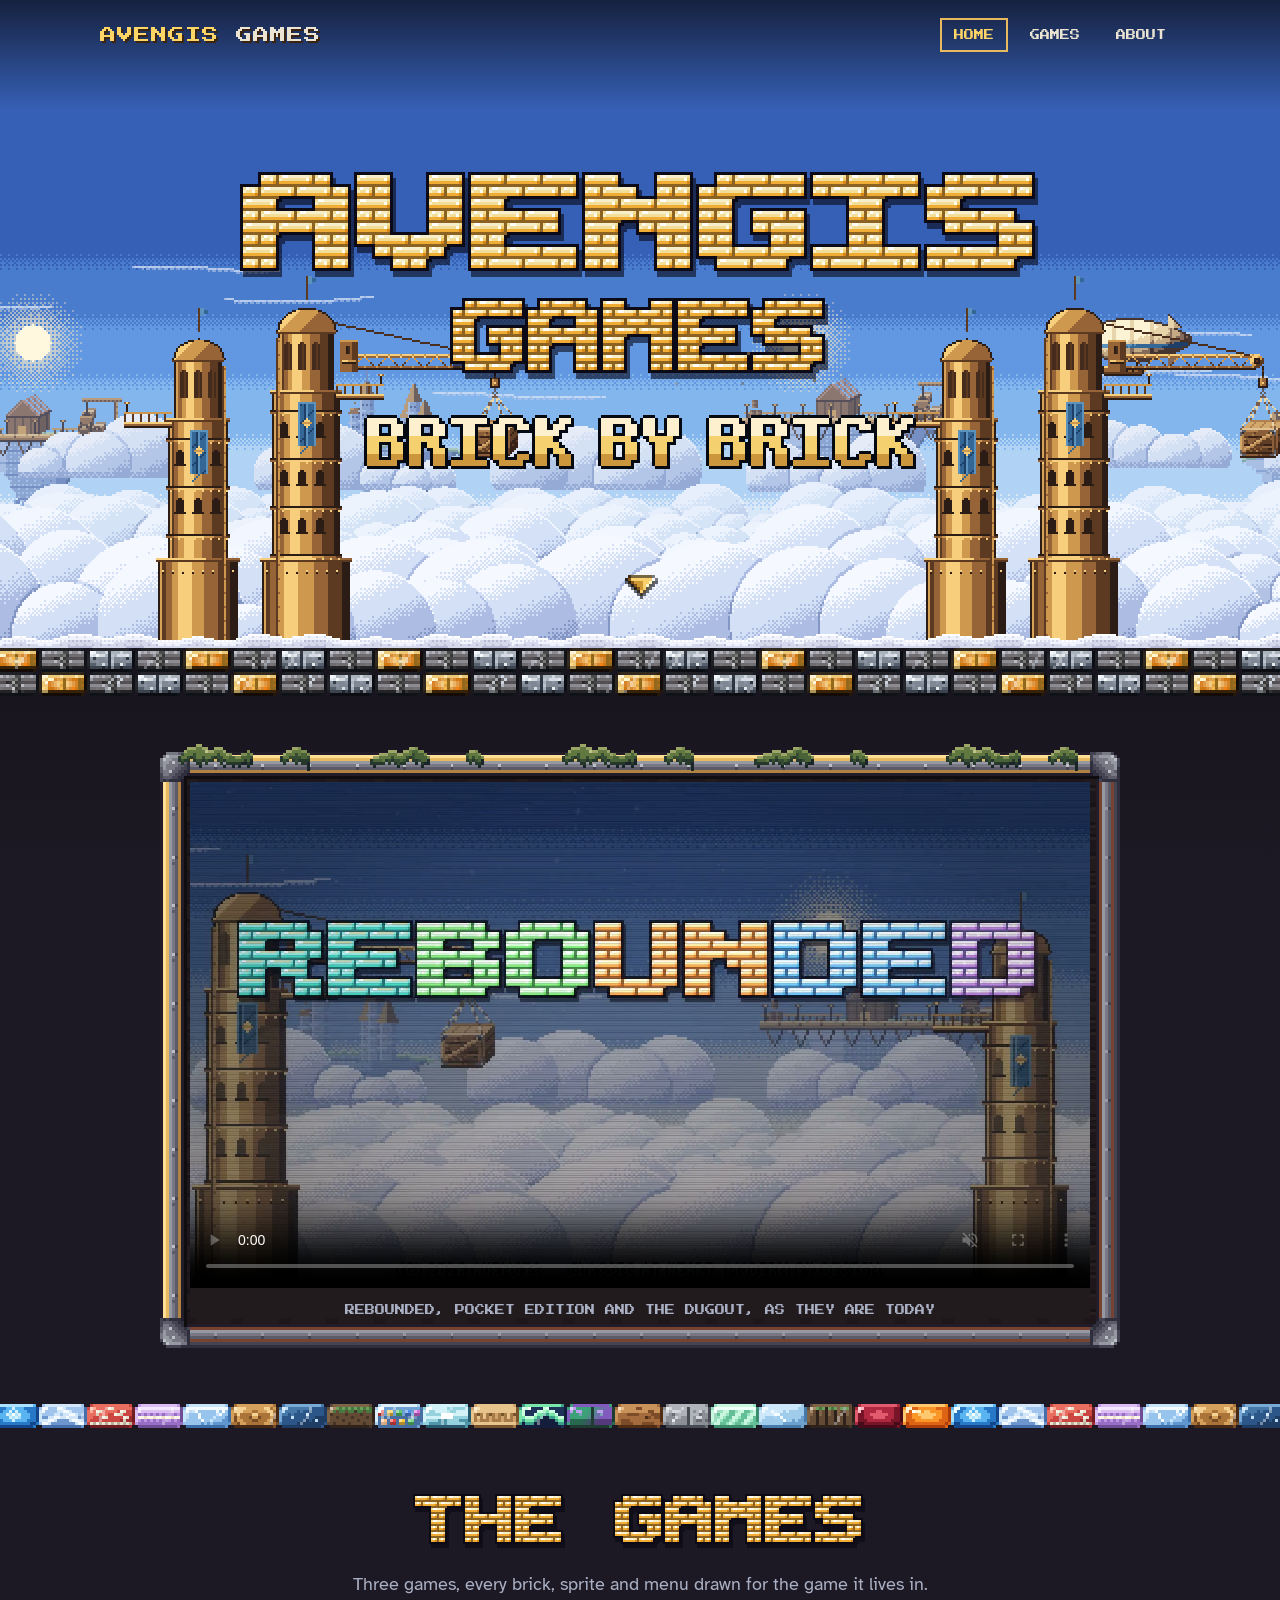
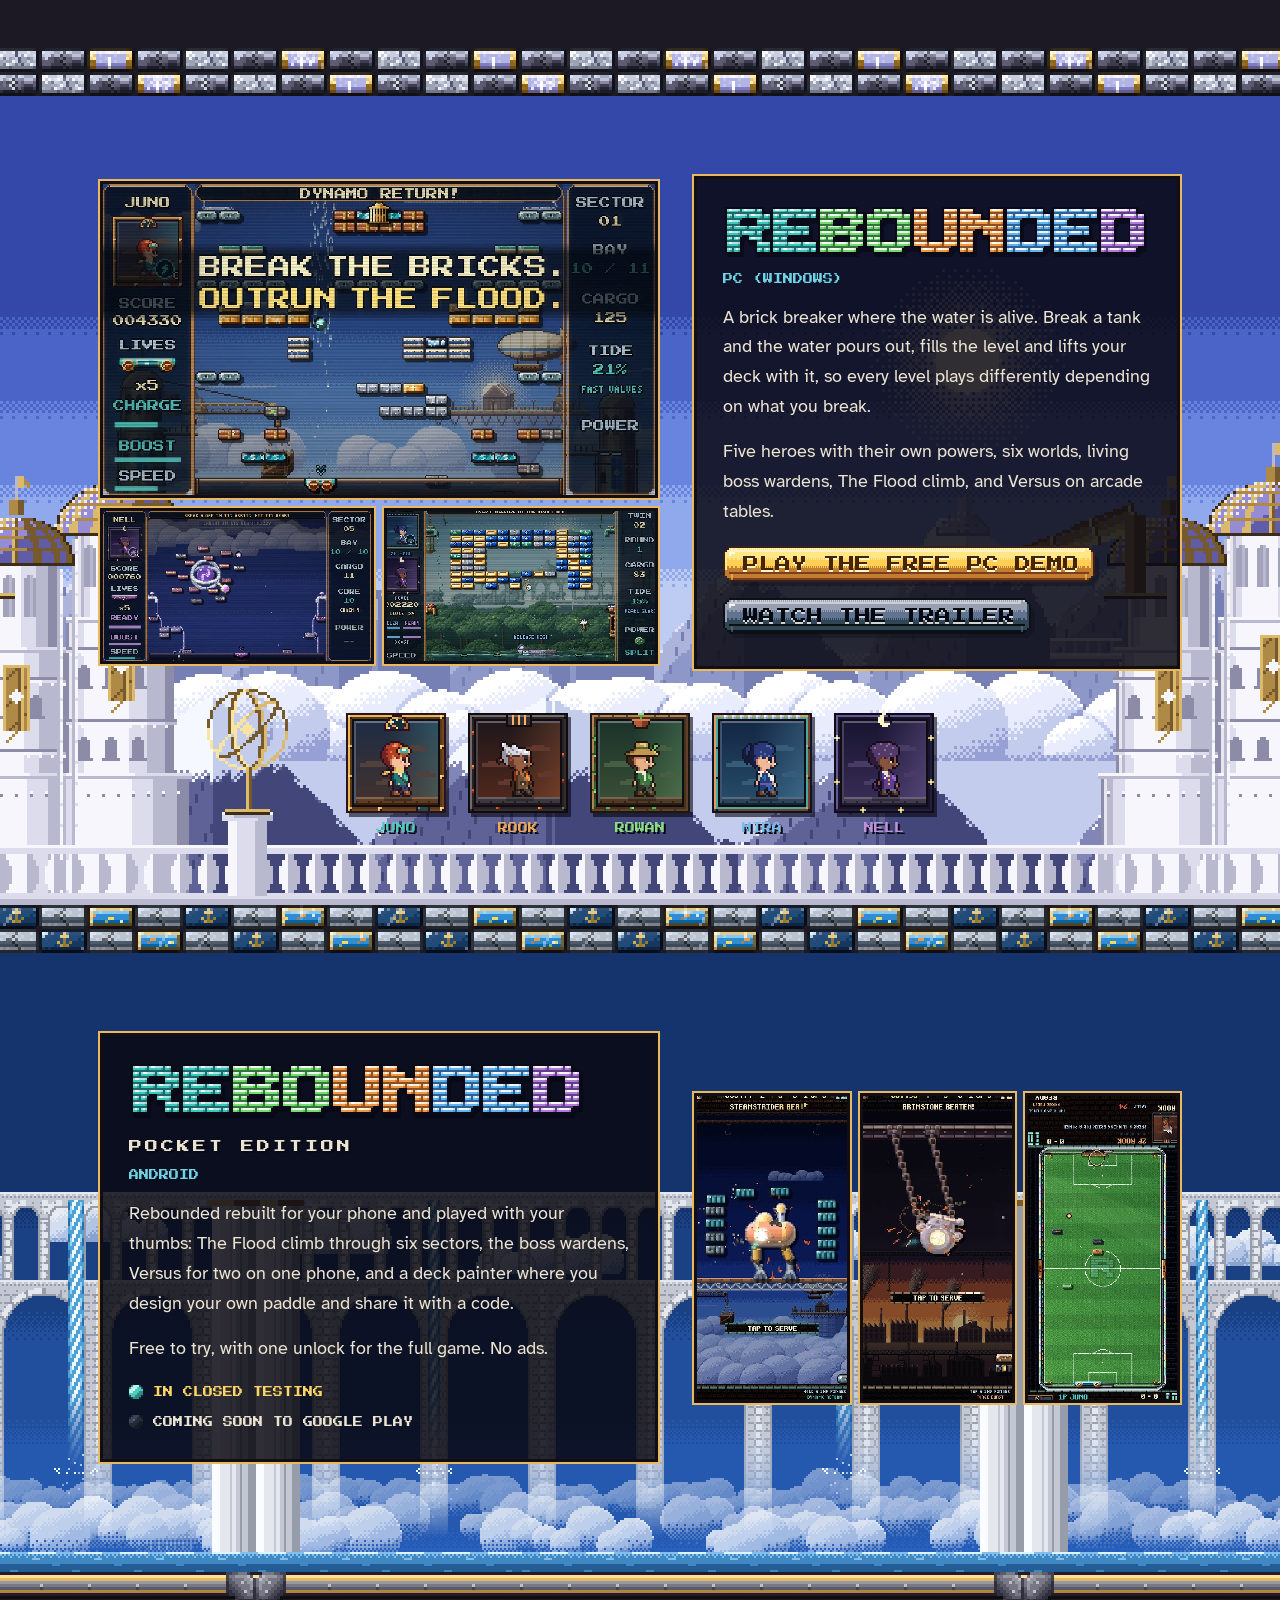
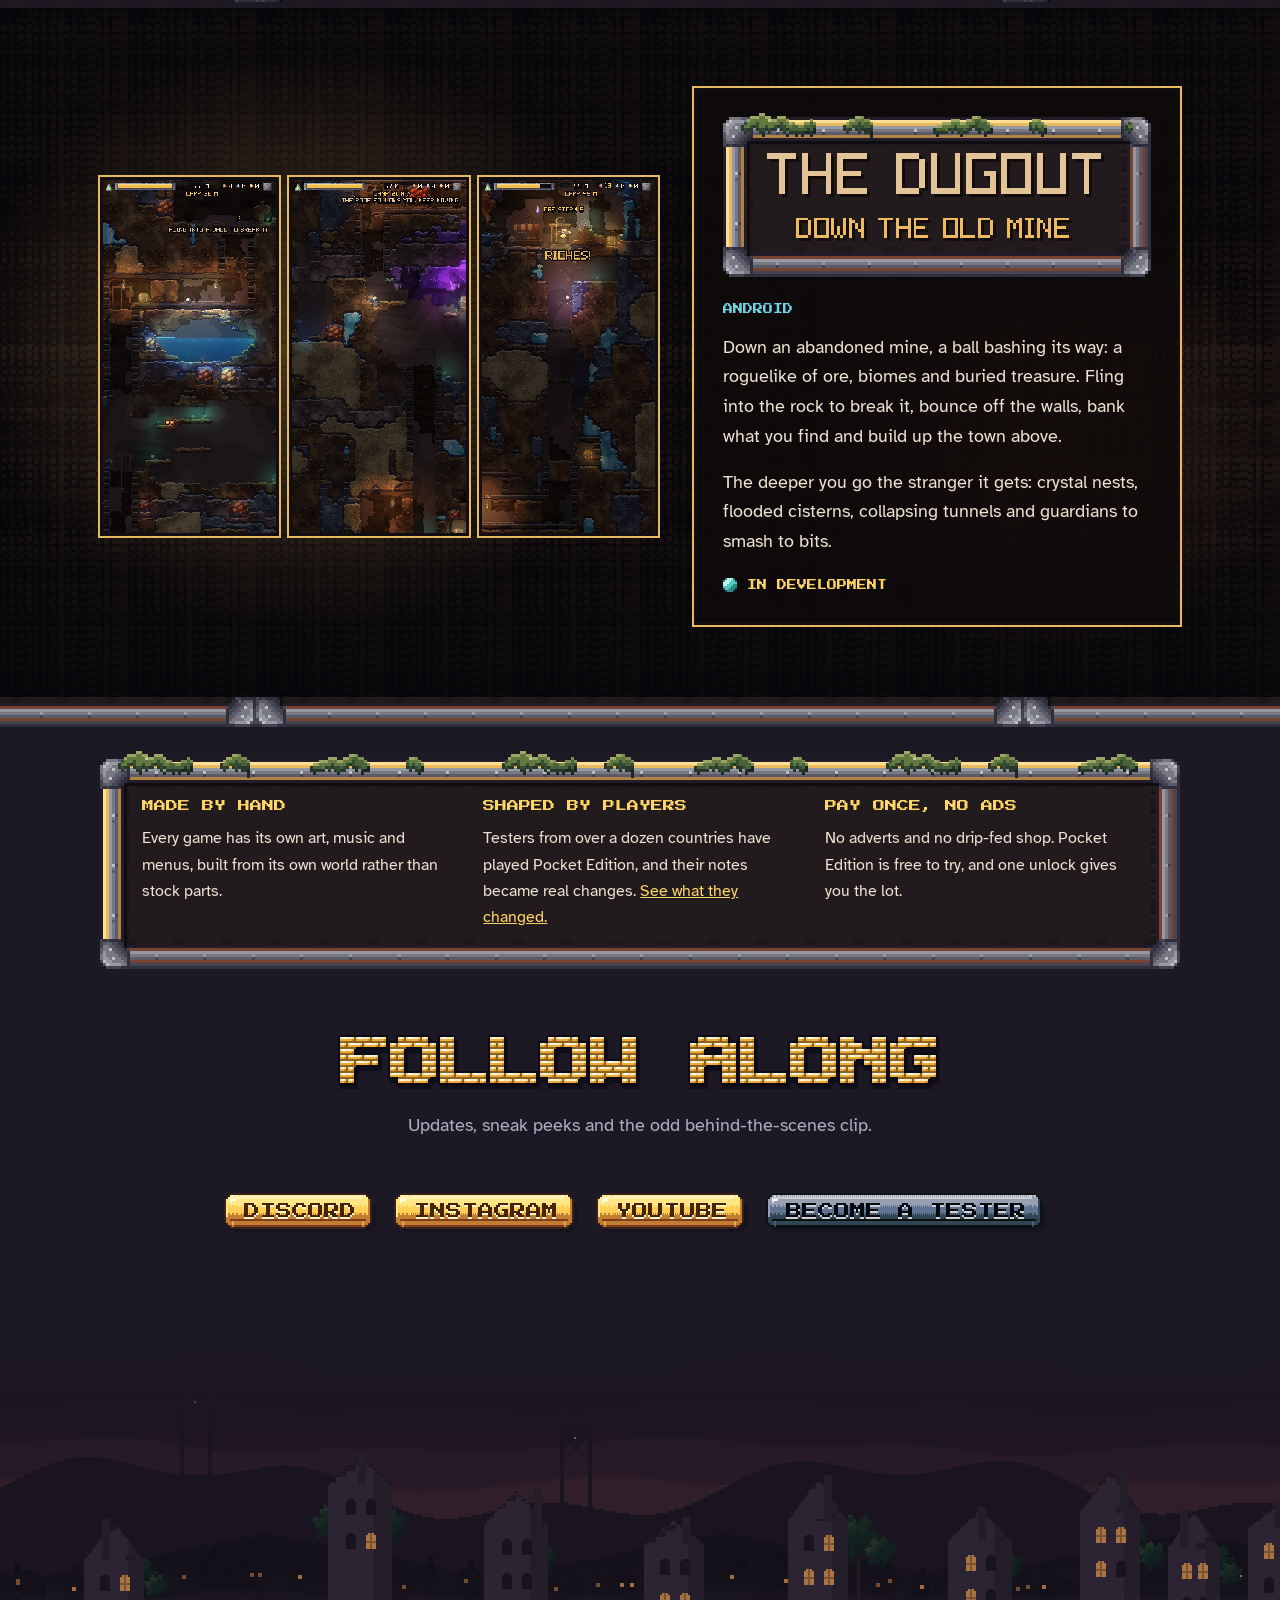
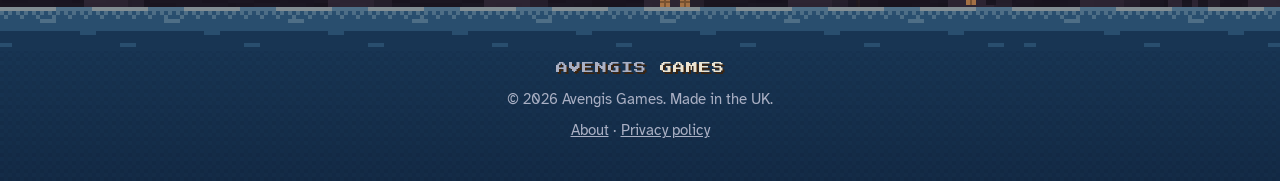
==== commit 7df4f728: "Every seam finished: each world band now meets the next on a sector level's bar between its two scre" ====
--- a/index.html
+++ b/index.html
@@ -24,7 +24,7 @@
 <body>
 
 <header class="sky">
-  <canvas class="scene" data-scene="coppercloud-harbour" data-water="coppercloud" aria-hidden="true"></canvas>
+  <canvas class="scene" data-scene="coppercloud-harbour" data-water="coppercloud" data-sink="7" aria-hidden="true"></canvas>
   <div class="wrap top">
     <a class="brand" href="./">AVENGIS <span>GAMES</span></a>
     <nav class="nav" aria-label="Main">
@@ -40,7 +40,9 @@
     </h1>
     <p class="tagline"><span class="logo shine"><img src="art/tagline.png" width="184" height="18" alt="Brick by brick"><i class="glint" style="-webkit-mask-image:url(art/tagline.png);mask-image:url(art/tagline.png)"></i></span></p>
   </div>
+  <a class="cue" href="#games" aria-label="Down to the games"><img src="art/keys/chevron_down.png" width="11" height="7" alt=""></a>
 </header>
+<div class="bar" data-world="coppercloud" role="presentation"></div>
 
 <main>
   <section class="wrap hero">
@@ -56,10 +58,11 @@
 
   <section class="games" id="games">
     <div class="wrap">
-      <h2 class="section-title">THE GAMES</h2>
+      <h2 class="section-title"><span class="logo shine"><img style="--w:229" src="art/head_games.png" width="229" height="30" alt="THE GAMES"><i class="glint" style="-webkit-mask-image:url(art/head_games.png);mask-image:url(art/head_games.png)"></i></span></h2>
       <p class="section-note">Three games, every brick, sprite and menu drawn for the game it lives in.</p>
     </div>
 
+    <div class="bar" data-world="stormglass" role="presentation"></div>
     <div class="world" id="rebounded">
     <canvas class="scene" data-scene="stormglass-peaks" aria-hidden="true"></canvas>
     <article class="wrap game">
@@ -85,9 +88,9 @@
       <figure style="--hero:#bc93db"><span class="crew-anim" style="background-image:url(art/crew_nell.png)"></span><figcaption>NELL</figcaption></figure>
     </div>
     </div>
-
+    <div class="bar" data-world="tideglass" role="presentation"></div>
     <div class="world" id="pocket">
-    <canvas class="scene" data-scene="tideglass-above" data-water="tideglass" aria-hidden="true"></canvas>
+    <canvas class="scene" data-scene="tideglass-above" data-water="tideglass" data-sink="4" aria-hidden="true"></canvas>
     <article class="wrap game flip">
       <div class="shots tall">
         <img src="img/pocket_1.jpg" width="405" height="720" alt="The Steamstrider warden beaten, on a phone screen" loading="lazy">
@@ -104,7 +107,7 @@
       </div>
     </article>
     </div>
-
+    <div class="rail top" role="presentation"></div>
     <div class="world cave" id="dugout">
     <article class="wrap game">
       <div class="shots tall">
@@ -121,6 +124,7 @@
       </div>
     </article>
     </div>
+    <div class="rail under" role="presentation"></div>
   </section>
 
   <section class="wrap ways">
@@ -143,7 +147,7 @@
   </section>
 
   <section class="wrap follow">
-    <h2 class="section-title">FOLLOW ALONG</h2>
+    <h2 class="section-title"><span class="logo shine"><img style="--w:304" src="art/head_follow.png" width="304" height="30" alt="FOLLOW ALONG"><i class="glint" style="-webkit-mask-image:url(art/head_follow.png);mask-image:url(art/head_follow.png)"></i></span></h2>
     <p class="section-note">Updates, sneak peeks and the odd behind-the-scenes clip.</p>
     <div class="links">
       <a class="status" href="https://discord.gg/P8ZdvnhdK">DISCORD</a>
--- a/style.css
+++ b/style.css
@@ -60,6 +60,22 @@
 .bricks.live { background: none; overflow: visible; overflow-x: clip; cursor: pointer; }  /* (js/bricks.js: breakable) */
 .bricks.live::after { display: none; }
 .bricks-live { position: absolute; left: 0; z-index: 2; pointer-events: none; image-rendering: pixelated; }
+
+/* the seams between the page's worlds: a sector level's bar between its two screens (two rows of the world's tough
+   brick and cargo, js/bricks.js), and The Dugout's board rail round its mine; each centred on the page */
+.bar {
+  position: relative; z-index: 3; height: 48px; cursor: pointer; overflow: visible; overflow-x: clip;
+  background: repeat-x 50% 0 / 1536px 48px; image-rendering: pixelated;
+}
+.bar[data-world="coppercloud"] { background-image: url(art/bars/bar_coppercloud.png); }
+.bar[data-world="stormglass"] { background-image: url(art/bars/bar_stormglass.png); }
+.bar[data-world="tideglass"] { background-image: url(art/bars/bar_tideglass.png); }
+.bar.live { background: none; }
+.rail {
+  position: relative; z-index: 2; height: 30px; image-rendering: pixelated;
+  background: url(art/bars/rail_top.png) repeat-x 50% 0 / 768px 30px;
+}
+.rail.under { background-image: url(art/bars/rail_foot.png); }
 .bricks::after {  /* (now and then the light runs along the course, caught only by the bricks: the logo's shine) */
   content: ""; position: absolute; inset: 0; pointer-events: none;
   -webkit-mask: url(img/bricks.png) repeat-x 0 0 / 960px 24px; mask: url(img/bricks.png) repeat-x 0 0 / 960px 24px;
@@ -97,7 +113,9 @@
 
 /* the games */
 .games { padding: 64px 0 0; }
-.section-title { text-align: center; color: var(--gold); font-size: clamp(18px, 3.4vw, 28px); text-shadow: 3px 3px 0 #3a2410; }
+.section-title { text-align: center; color: var(--gold); font-size: clamp(18px, 3.4vw, 28px); text-shadow: 3px 3px 0 #3a2410; line-height: 0; }
+.section-title img { width: calc(var(--w, 0) * 2px); }  /* (the gold bricks at twice size) */
+.section-title .glint { animation-delay: 1.5s; }
 .section-note { text-align: center; color: var(--soft); max-width: 640px; margin: 0 auto 48px; }
 
 .game { display: grid; grid-template-columns: 1.15fr 1fr; gap: 36px; align-items: center; margin: 0 auto 72px; }
@@ -175,6 +193,7 @@
   content: ""; display: block; height: 300px; margin-bottom: 20px;
   background: url(img/town.png) repeat-x 50% 100% / 1968px 472px, linear-gradient(var(--dusk), #09080f);
   image-rendering: pixelated;
+  -webkit-mask-image: linear-gradient(transparent, #000 120px); mask-image: linear-gradient(transparent, #000 120px);
 }
 /* the flood at the foot (js/flood.js): Tideglass's water rising up the town's foot as the page ends */
 .foot { position: relative; }
@@ -220,6 +239,11 @@
 .tagline { margin: 4px 0 0; line-height: 0; }
 .tagline img { width: 552px; }
 .tagline .glint { animation-delay: .5s; }
+.cue {  /* (Pocket's way on, pointing down to the games, bobbing as the game's does) */
+  position: absolute; left: 50%; bottom: 46px; z-index: 2; margin-left: -21px; padding: 6px; line-height: 0;
+}
+.cue img { width: 33px; height: 21px; image-rendering: pixelated; filter: drop-shadow(0 3px 0 rgba(5, 10, 18, .6)); }
+.cue:focus-visible { outline: 2px solid var(--gold); outline-offset: 2px; }
 .sky.short { min-height: clamp(380px, 56vh, 520px); }
 .mark .big.title-about img { width: 579px; }
 .tagline.line-about img { width: 496px; }
@@ -294,6 +318,7 @@
 @keyframes course { 0%, 78% { background-position: -150px 0; } 100% { background-position: calc(100% + 150px) 0; } }
 @keyframes stamp { from { transform: translateY(-6px); opacity: 0; } to { transform: none; opacity: 1; } }
 @keyframes tide { to { background-position: 0 calc(var(--frame) * -8); } }
+@keyframes bob { from { transform: translateY(-3px); } to { transform: translateY(3px); } }
 @keyframes sweep { from { background-position: 100% 0; opacity: 1; } to { background-position: 0 0; opacity: 1; } }
 @keyframes lantern { from { opacity: .82; } to { opacity: 1; } }
 
@@ -314,6 +339,11 @@
   .tagline img { width: 184px; }
   .mark .big.title-about img { width: 193px; }
   .tagline.line-about img { width: 248px; }
+  .section-title img { width: calc(var(--w, 0) * 1px); }
+  .bricks, .bar, .rail { --scale: 2; }  /* (the page's brickwork at twice size on a phone) */
+  .bricks { height: 16px; background-size: 640px 16px; }
+  .bar { height: 32px; background-size: 1024px 32px; }
+  .rail { height: 20px; background-size: 512px 20px; }
   a.status { font-size: 10px; line-height: 10px; padding-top: 13px; }
   a.status:active { padding-top: 17px; }
   .crew-anim { width: 50px; height: 50px; background-size: 4800px 50px; }
@@ -329,7 +359,7 @@
   .ways ul { grid-template-columns: 1fr; }
   .board { border-width: 21px; border-image-width: 21px; }
   .board.moss::before { top: -27px; height: 24px; background-size: 256px 24px; }
-  .foot::before { height: 200px; background-size: 984px 236px, auto; }
+  .foot::before { height: 200px; background-size: 984px 236px, auto; -webkit-mask-image: linear-gradient(transparent, #000 60px); mask-image: linear-gradient(transparent, #000 60px); }
   .flood { --band: 200px; --rise: 24; --step: 2; --frame: 22px; }
   .flood i { background-size: 512px 464px; background-position: 0 11px; }
   .flood i::before { height: 22px; background-size: 512px 176px; }
@@ -339,6 +369,7 @@
   .nav a { transition: background .15s, color .15s, border-color .15s; }
   a.status:hover::after { animation: sweep .7s ease-out; }
   .bricks::after { animation: course 12s ease-in-out 3s infinite; }
+  .cue img { animation: bob .52s steps(3, jump-none) infinite alternate; }
   .flood i::before { animation: tide 1s steps(8) infinite; }
   .shots img { transition: transform .18s ease-out, box-shadow .18s ease-out; }
   .shots img:hover { transform: translateY(-4px); box-shadow: 0 0 0 2px var(--gold), 0 6px 0 2px rgba(5, 10, 18, .55); z-index: 1; }
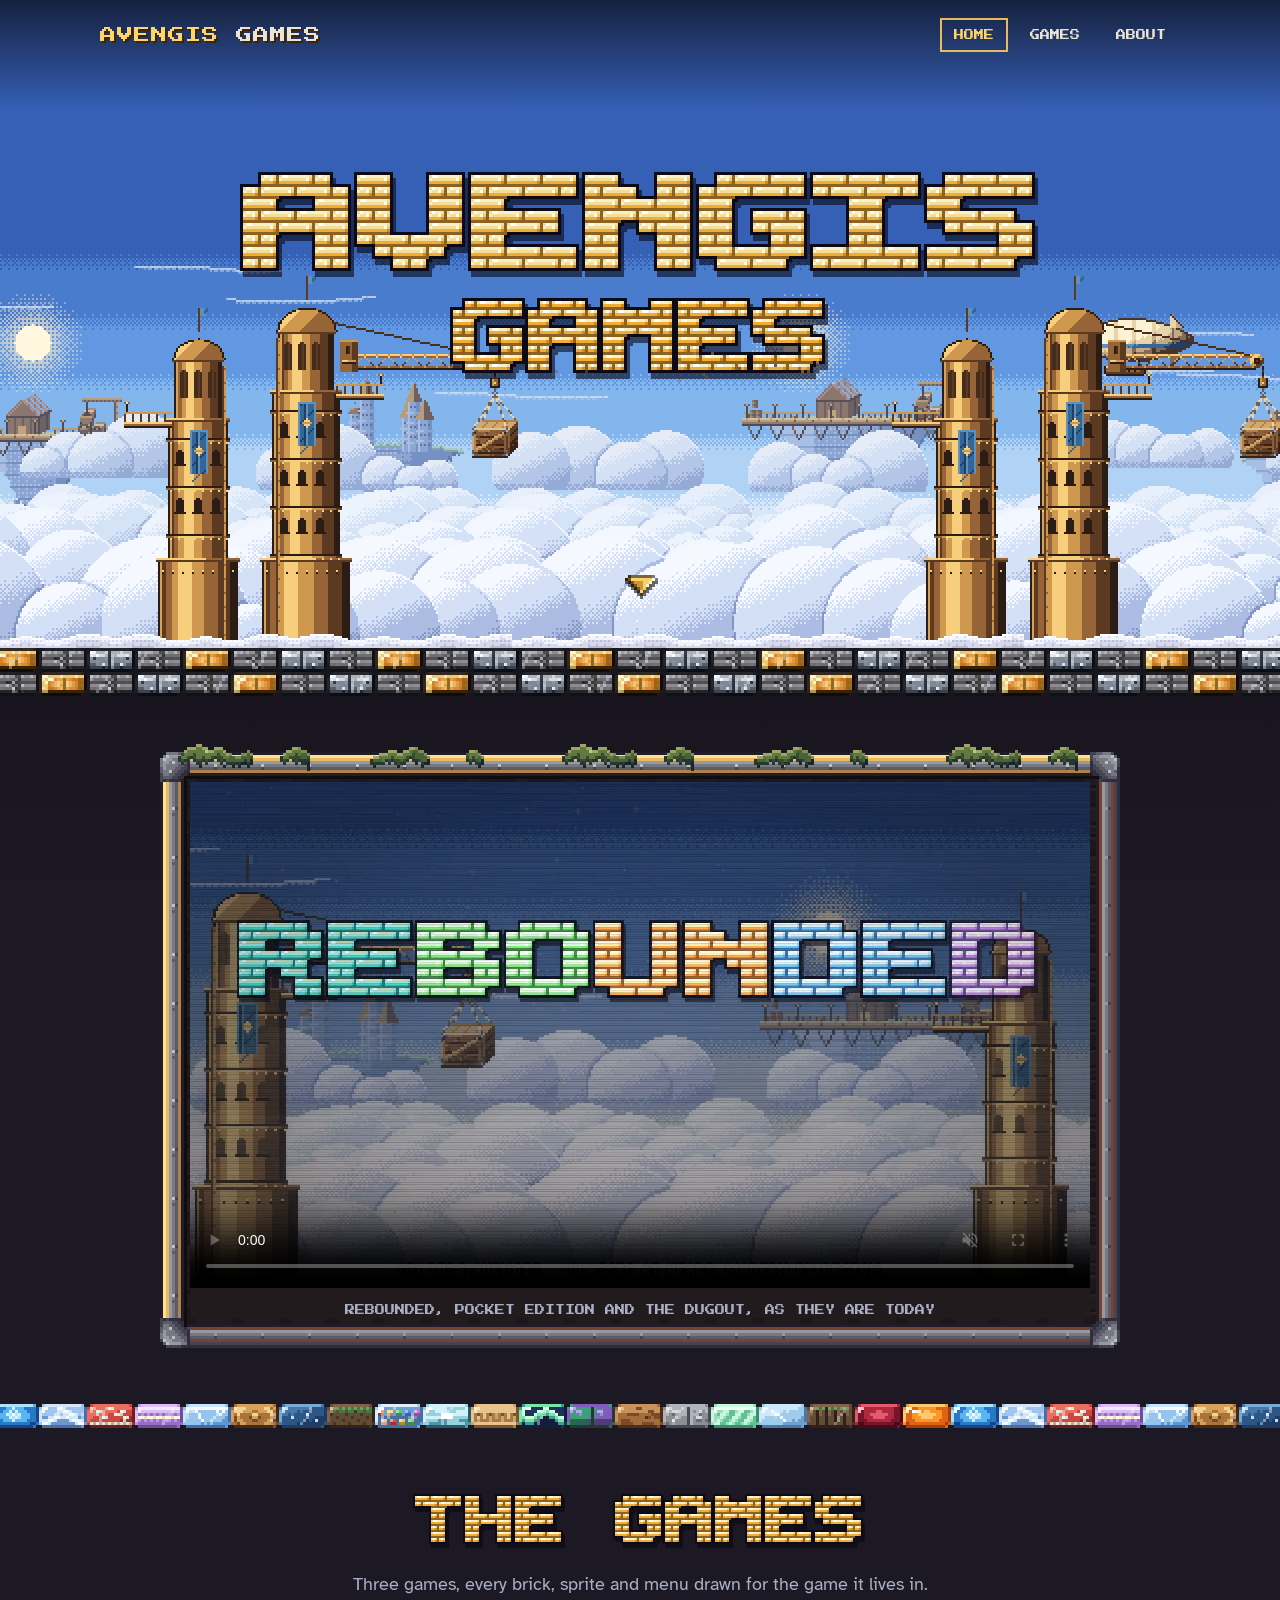
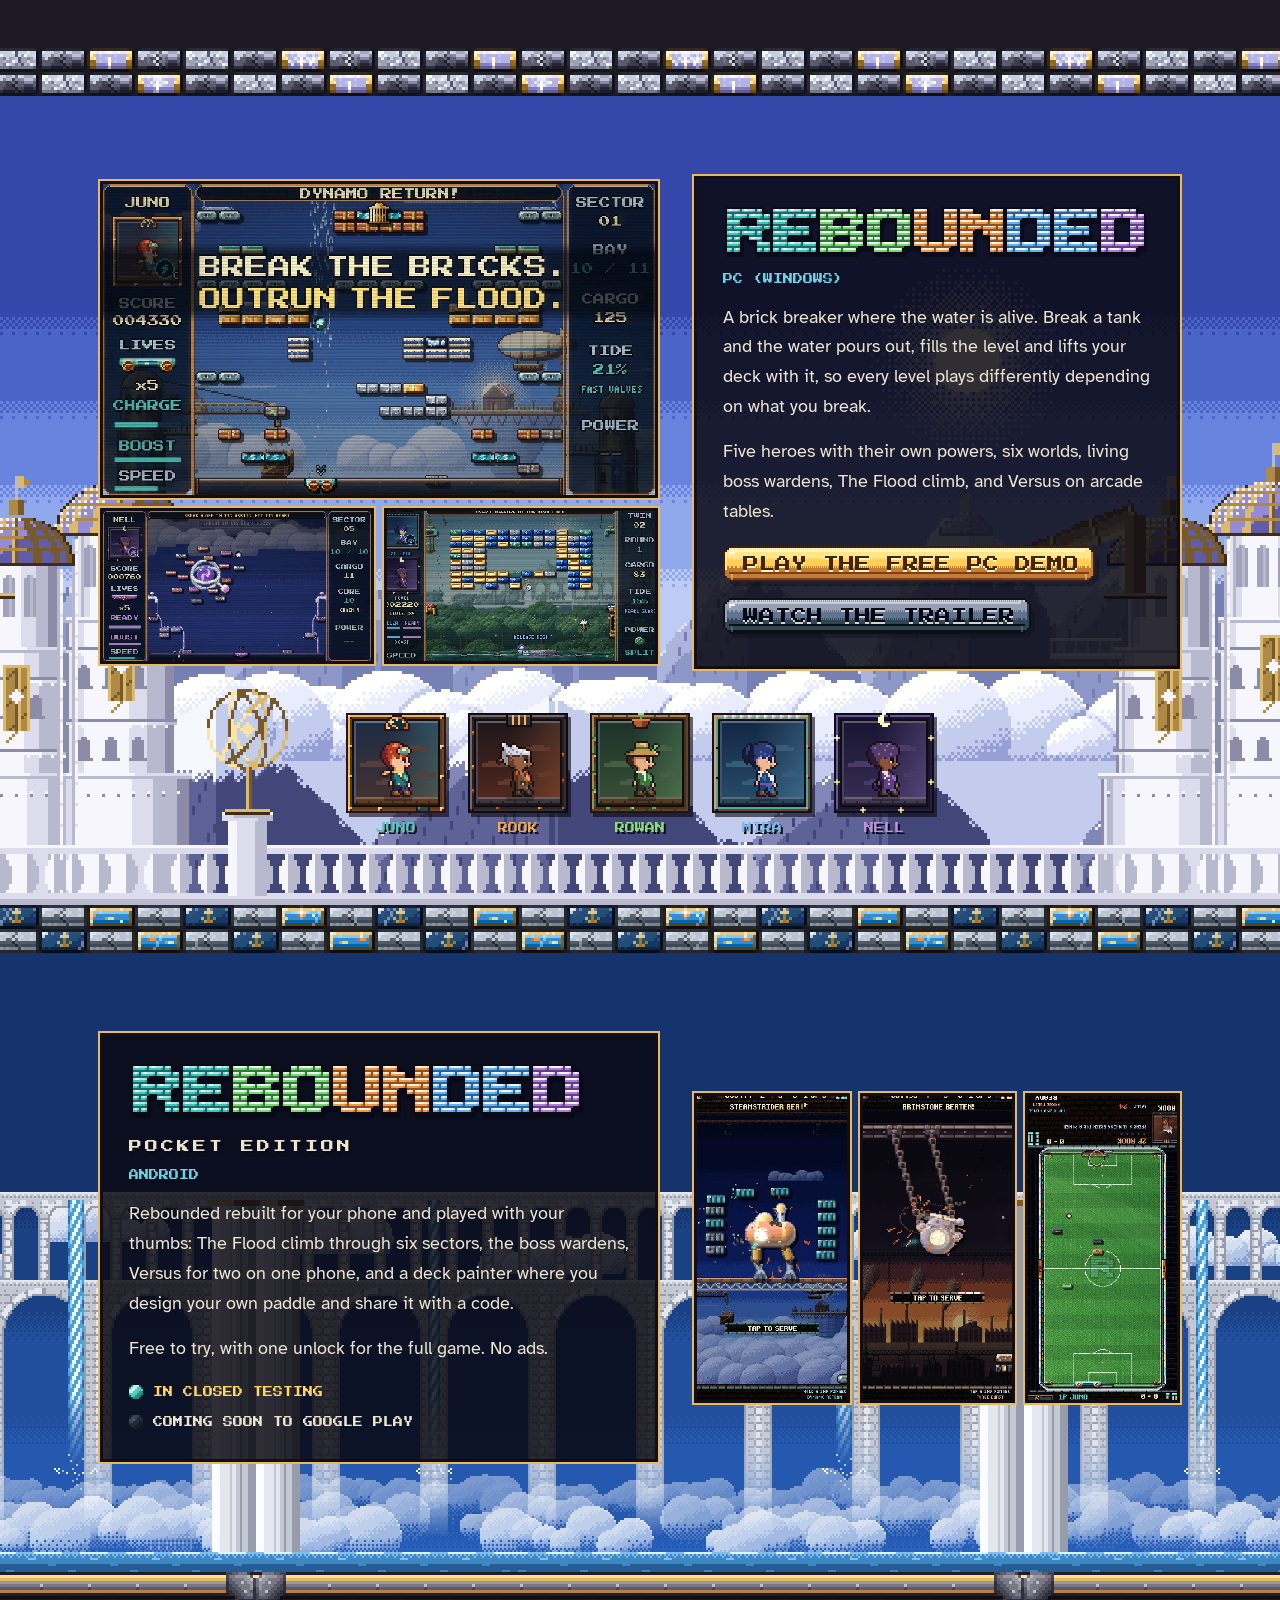
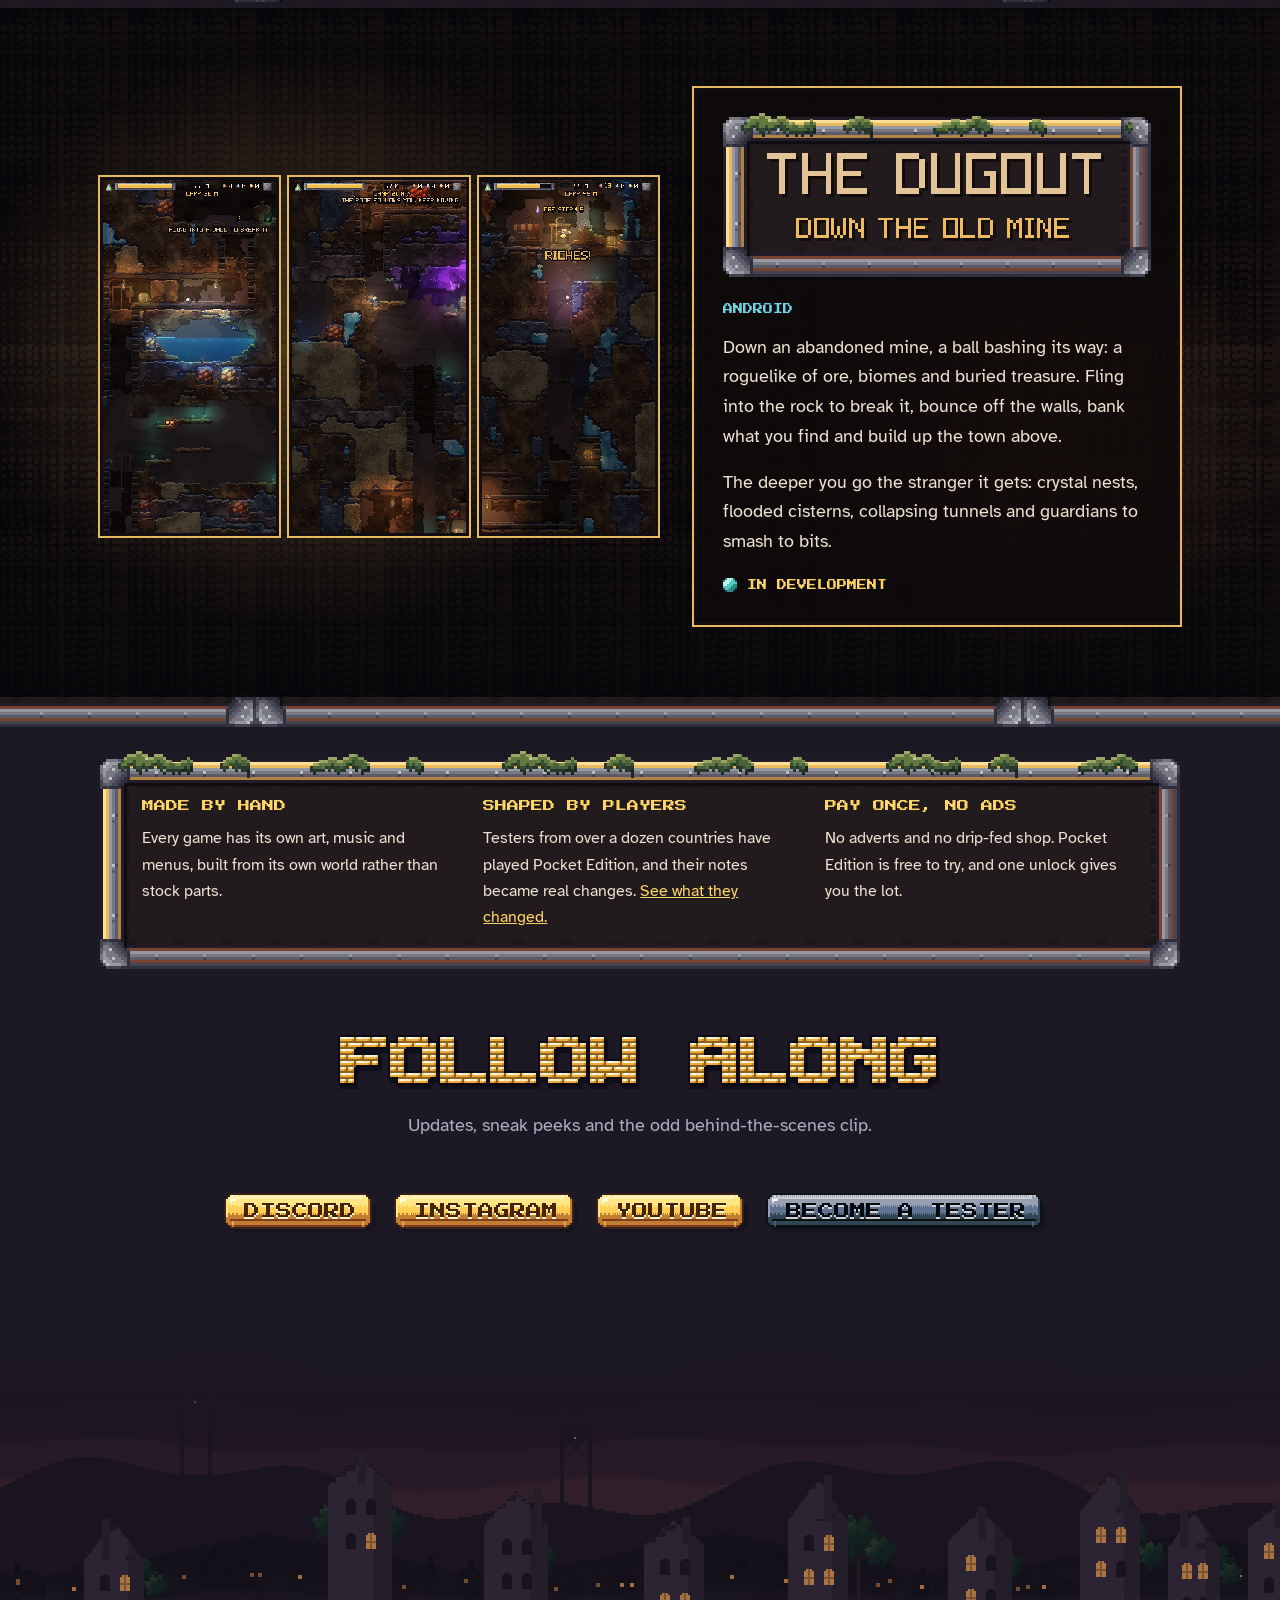
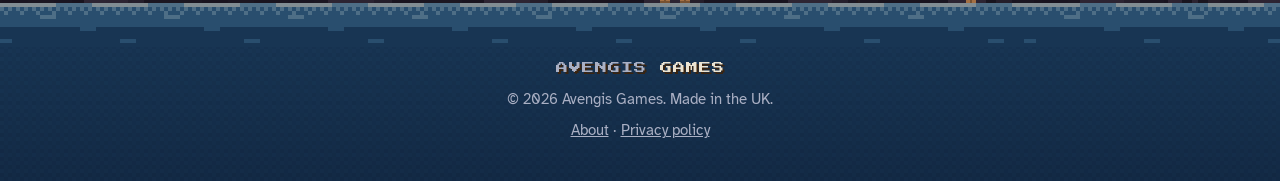
==== commit ae9a4473: "A page not found of our own (404.html, its <base> keeping every link right at any depth): Stormglass" ====
--- a/index.html
+++ b/index.html
@@ -18,7 +18,7 @@
 <link rel="preconnect" href="https://fonts.googleapis.com">
 <link rel="preconnect" href="https://fonts.gstatic.com" crossorigin>
 <link href="https://fonts.googleapis.com/css2?family=Atkinson+Hyperlegible:wght@400;700&family=Press+Start+2P&display=swap" rel="stylesheet">
-<script>try{if(!matchMedia("(prefers-reduced-motion: reduce)").matches&&!sessionStorage.getItem("avengis-built")){document.documentElement.classList.add("building");window.buildSafety=setTimeout(function(){document.documentElement.classList.remove("building")},5000)}}catch(e){}</script>
+<script>try{if(!matchMedia("(prefers-reduced-motion: reduce)").matches&&!sessionStorage.getItem("avengis-built")){var r=document.documentElement;r.classList.add("building");r.dataset.built="avengis-built";window.buildSafety=setTimeout(function(){r.classList.remove("building")},5000)}}catch(e){}</script>
 <link rel="stylesheet" href="style.css">
 </head>
 <body>
@@ -35,8 +35,8 @@
   </div>
   <div class="wrap sky-title">
     <h1 class="mark">
-      <span class="logo shine big"><img src="art/logo_avengis.png" width="269" height="38" alt="AVENGIS"><i class="glint" style="-webkit-mask-image:url(art/logo_avengis.png);mask-image:url(art/logo_avengis.png)"></i></span>
-      <span class="logo shine small"><img src="art/logo_games.png" width="129" height="30" alt="GAMES"><i class="glint" style="-webkit-mask-image:url(art/logo_games.png);mask-image:url(art/logo_games.png)"></i></span>
+      <span class="logo shine big" data-build="avengis" data-at="0"><img src="art/logo_avengis.png" width="269" height="38" alt="AVENGIS"><i class="glint" style="-webkit-mask-image:url(art/logo_avengis.png);mask-image:url(art/logo_avengis.png)"></i></span>
+      <span class="logo shine small" data-build="games" data-at=".55"><img src="art/logo_games.png" width="129" height="30" alt="GAMES"><i class="glint" style="-webkit-mask-image:url(art/logo_games.png);mask-image:url(art/logo_games.png)"></i></span>
     </h1>
     <p class="tagline"><span class="logo shine"><img src="art/tagline.png" width="184" height="18" alt="Brick by brick"><i class="glint" style="-webkit-mask-image:url(art/tagline.png);mask-image:url(art/tagline.png)"></i></span></p>
   </div>
--- a/style.css
+++ b/style.css
@@ -247,8 +247,14 @@
 .sky.short { min-height: clamp(380px, 56vh, 520px); }
 .mark .big.title-about img { width: 579px; }
 .tagline.line-about img { width: 496px; }
+.sky.lost { min-height: clamp(460px, 78vh, 700px); }
+.tagline.line-lost img { width: 524px; }
+.keys-lost { margin: 30px 0 0; }
+.keys-lost .status { margin: 4px 6px 6px; }
 /* the mark laid in as the page opens (js/build.js): hidden only while its bricks fall in */
-.building .mark img, .building .mark .glint, .building .tagline:not(.stamped) { visibility: hidden; }
+.building .mark img, .building .mark .glint, .building .tagline:not(.stamped),
+.building .tagline:not(.stamped) ~ .keys-lost { visibility: hidden; }
+.tagline.stamped ~ .keys-lost { animation: stamp .3s steps(3) .2s both; }
 .building-canvas { position: absolute; z-index: 3; pointer-events: none; image-rendering: pixelated; }
 .tagline.stamped { animation: stamp .3s steps(3) both; }
 
@@ -339,6 +345,7 @@
   .tagline img { width: 184px; }
   .mark .big.title-about img { width: 193px; }
   .tagline.line-about img { width: 248px; }
+  .tagline.line-lost img { width: 262px; }
   .section-title img { width: calc(var(--w, 0) * 1px); }
   .bricks, .bar, .rail { --scale: 2; }  /* (the page's brickwork at twice size on a phone) */
   .bricks { height: 16px; background-size: 640px 16px; }
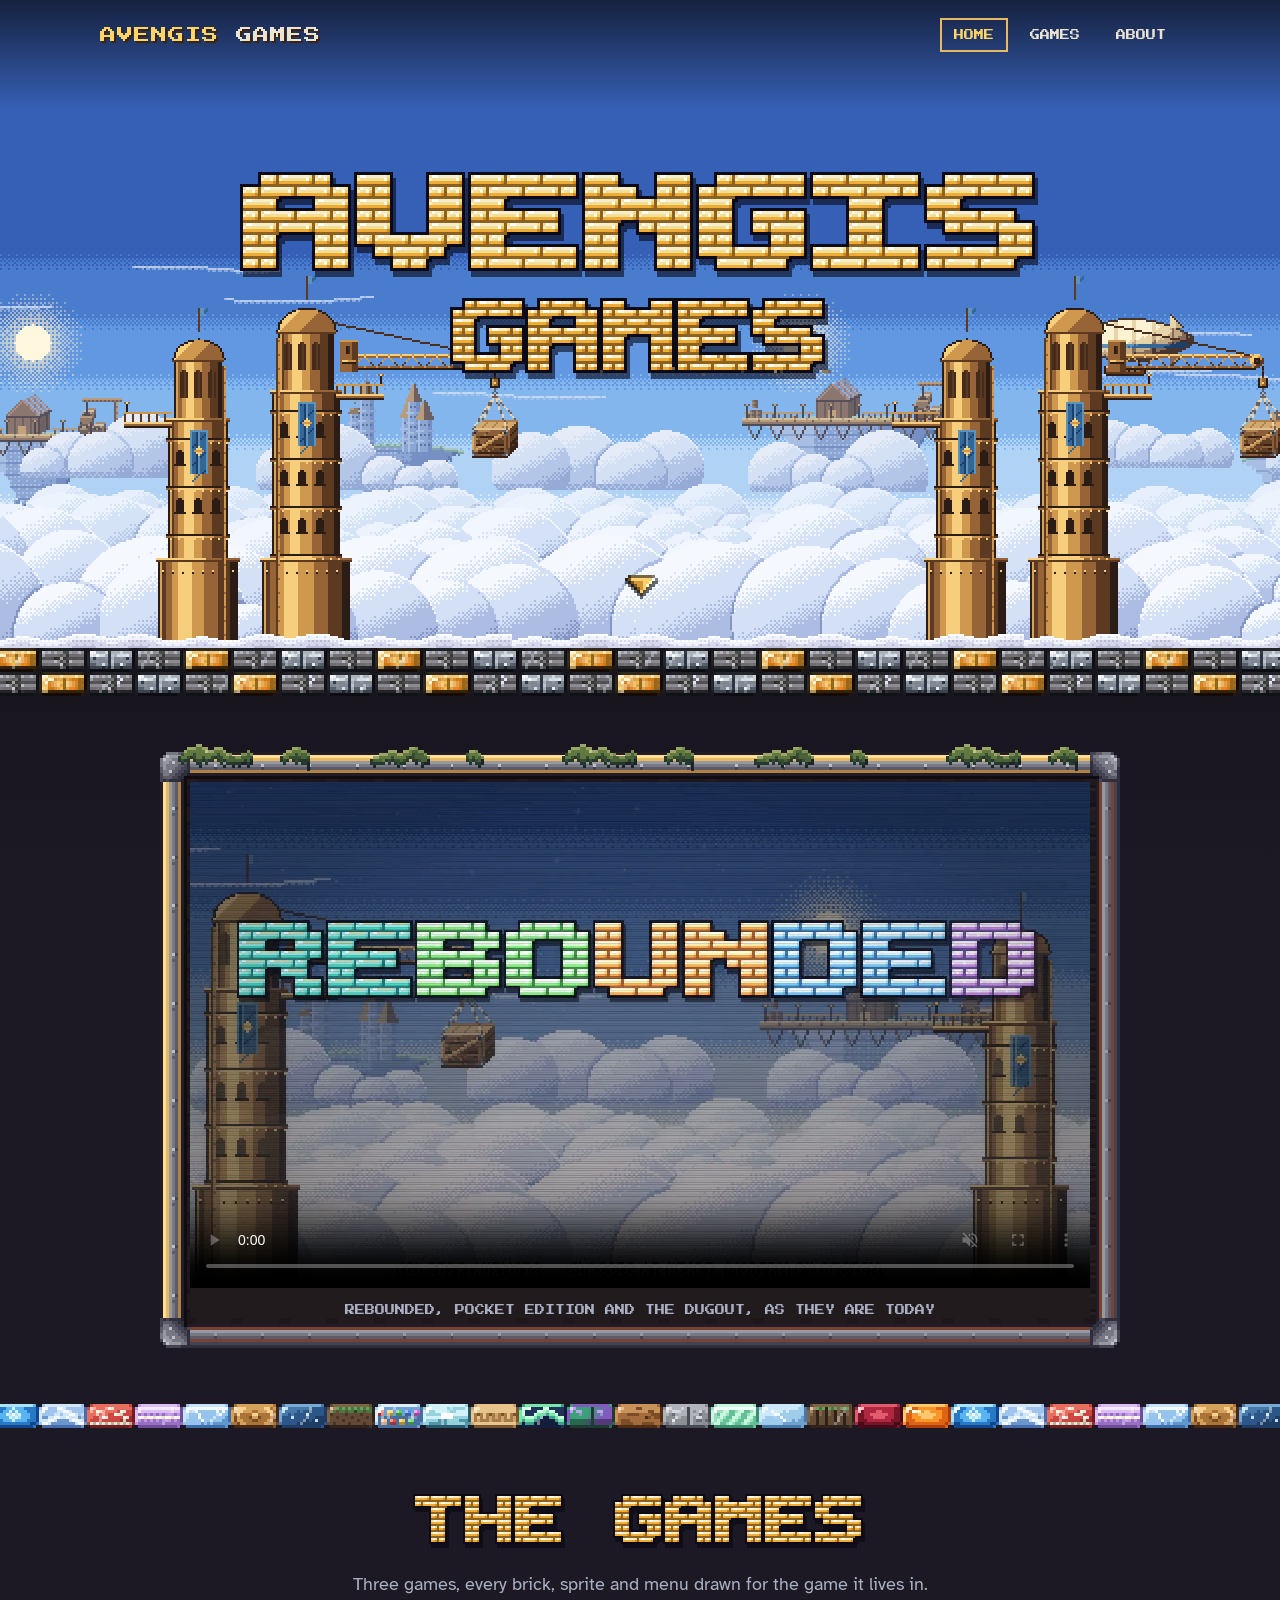
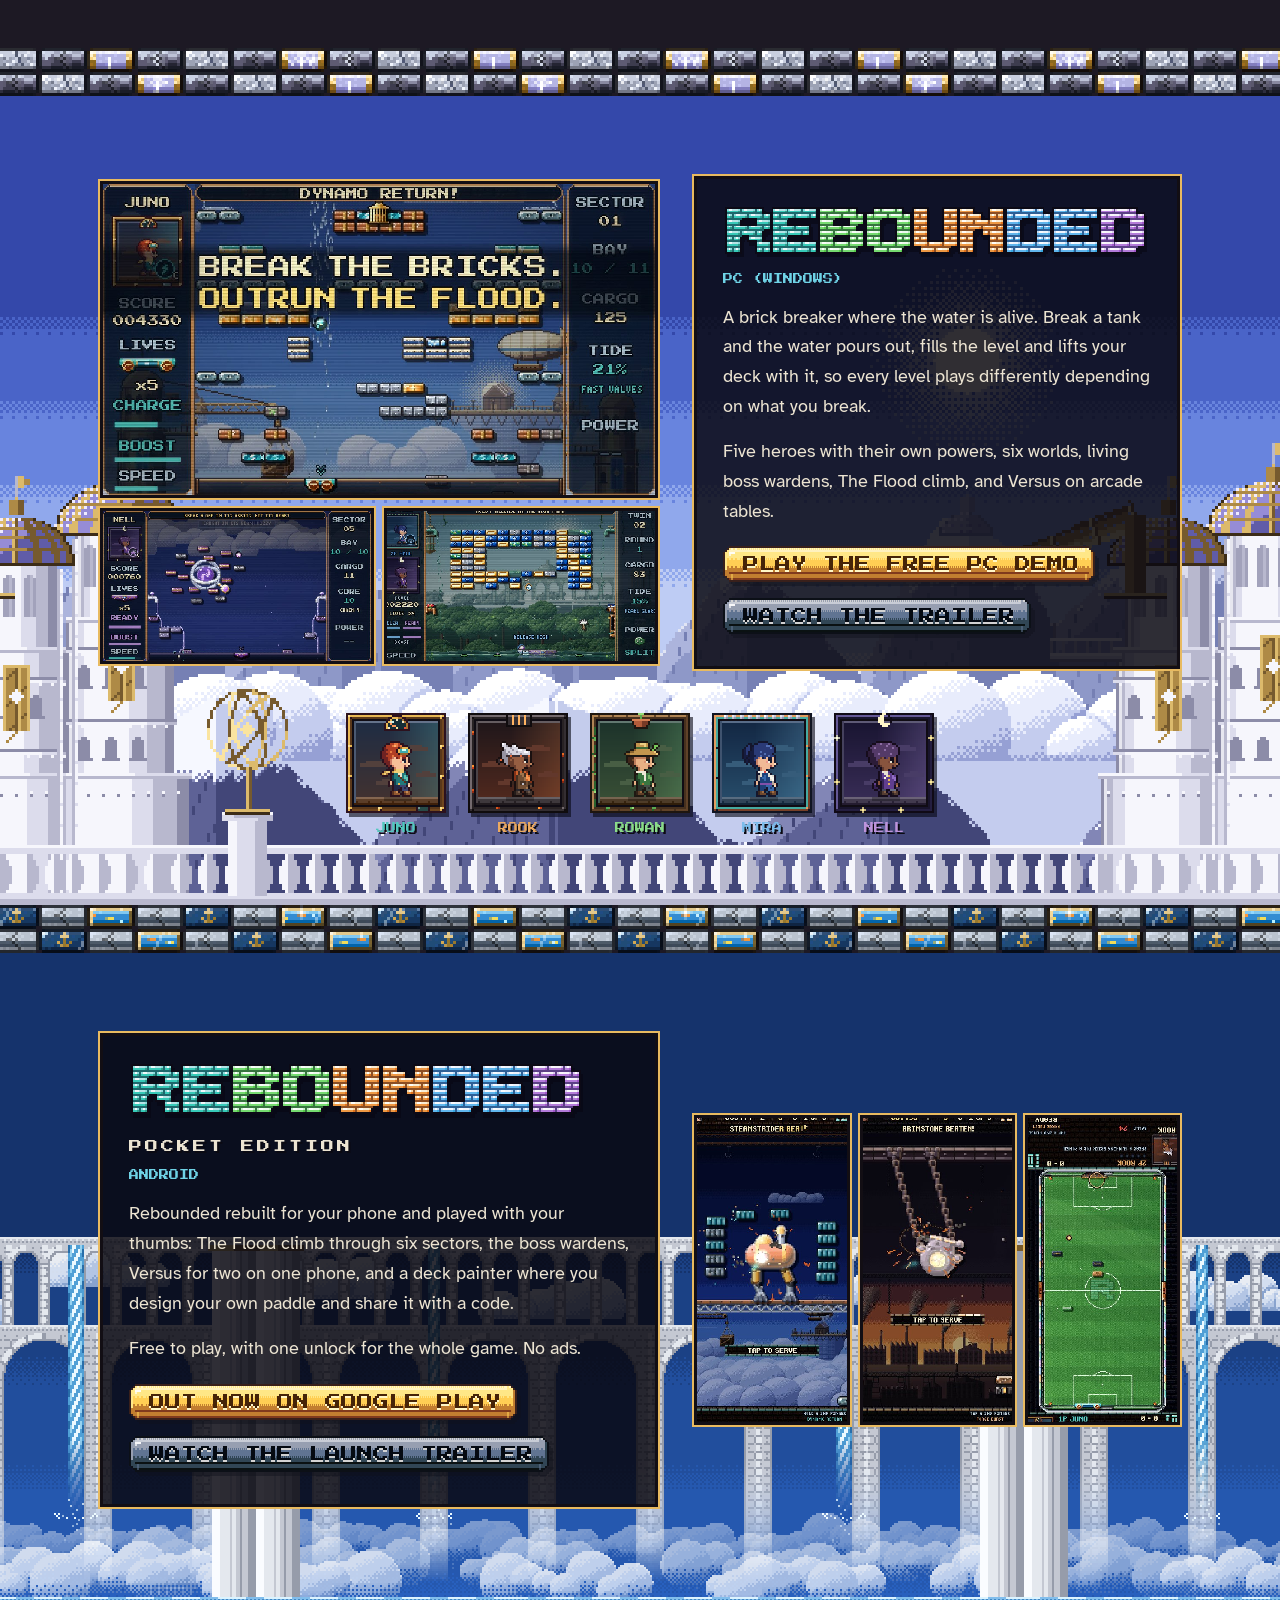
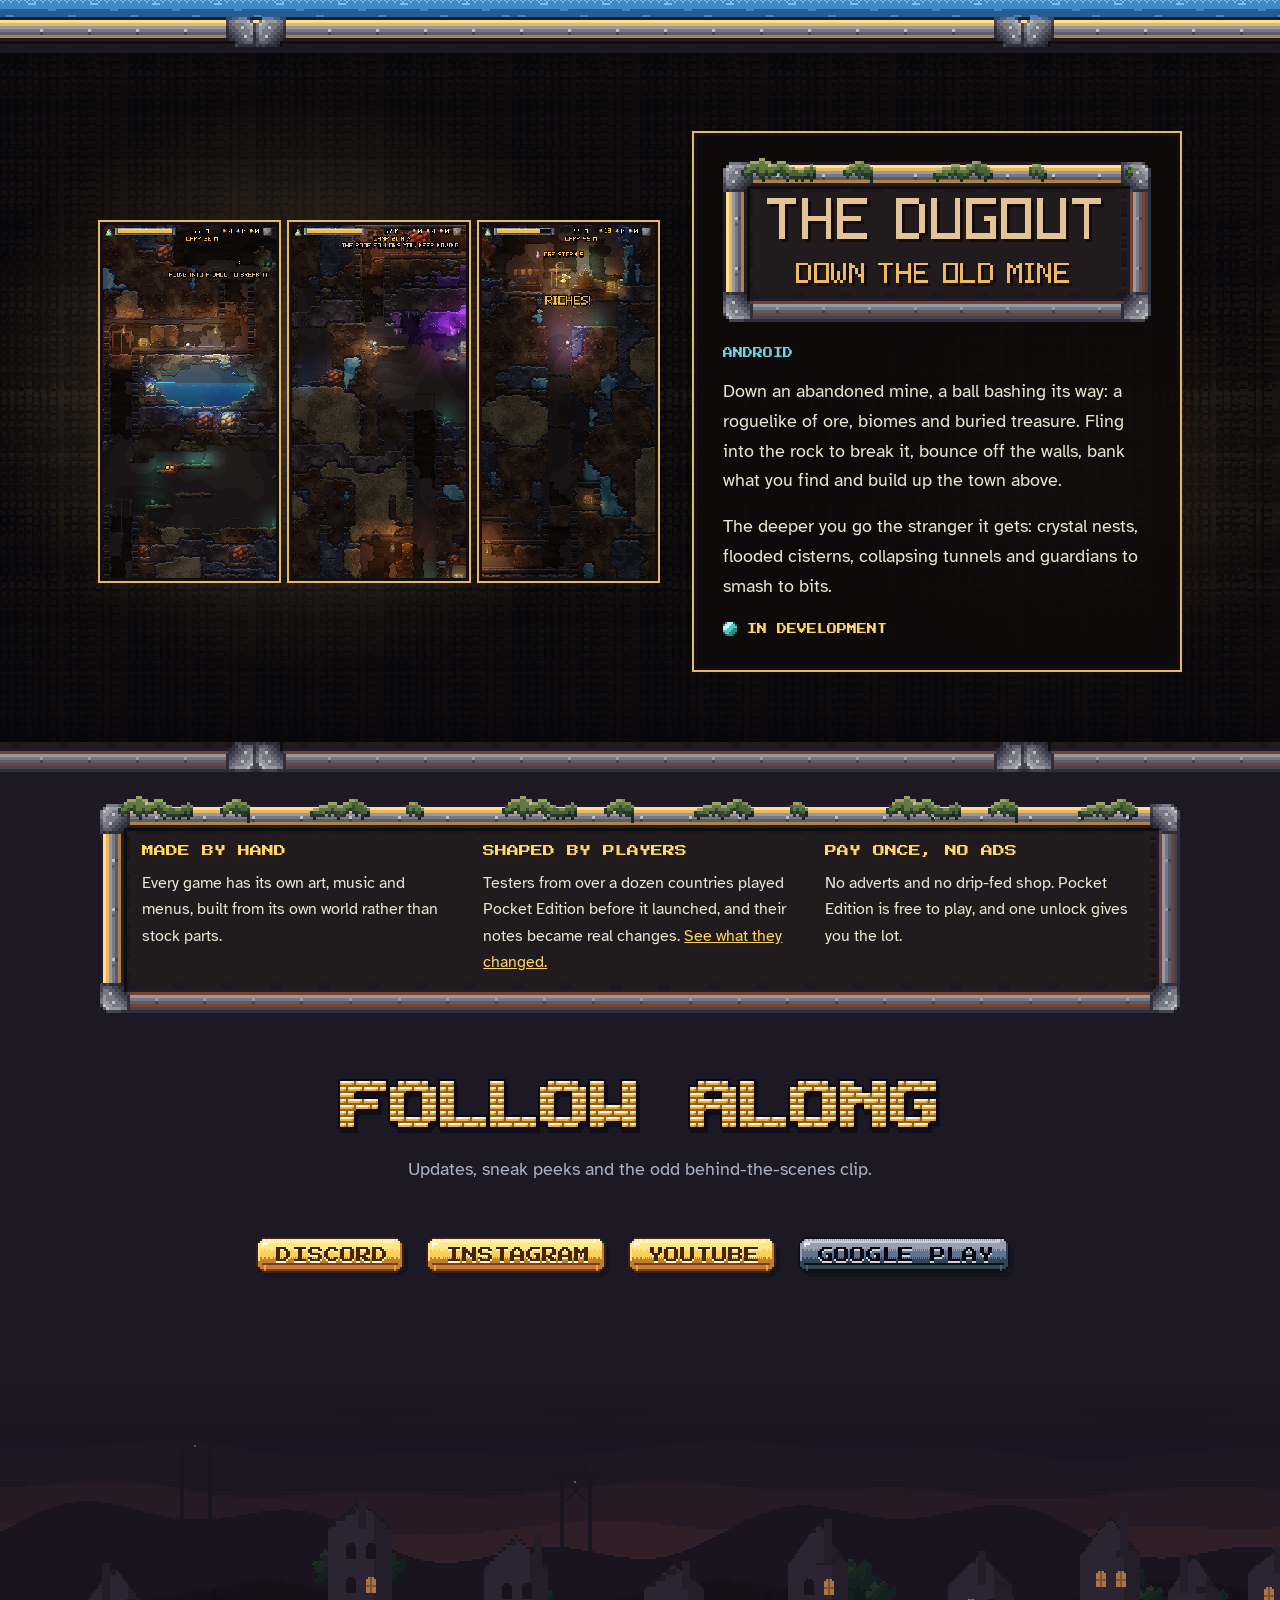
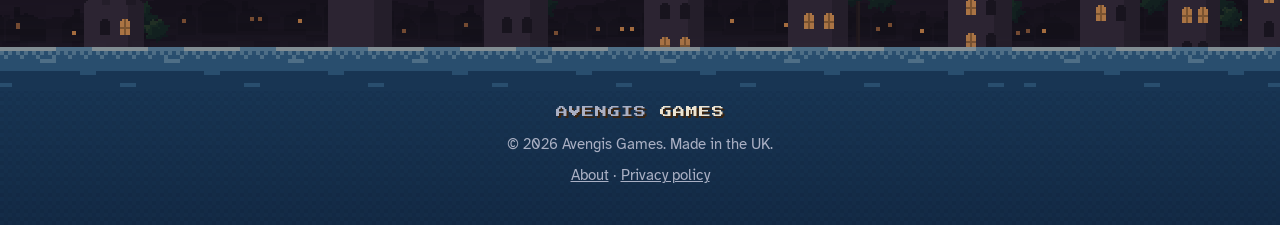
==== commit 8399cacf: "Pocket Edition is out (2026-11-21): its card says OUT NOW ON GOOGLE PLAY (linked to the store) with " ====
--- a/index.html
+++ b/index.html
@@ -101,9 +101,9 @@
         <h3><span class="logo shine"><img src="art/logo_rebounded.png" width="229" height="30" alt="REBOUNDED:"><i class="glint" style="-webkit-mask-image:url(art/logo_rebounded.png);mask-image:url(art/logo_rebounded.png)"></i></span> <span class="edition">POCKET EDITION</span></h3>
         <p class="platform">ANDROID</p>
         <p>Rebounded rebuilt for your phone and played with your thumbs: The Flood climb through six sectors, the boss wardens, Versus for two on one phone, and a deck painter where you design your own paddle and share it with a code.</p>
-        <p>Free to try, with one unlock for the full game. No ads.</p>
-        <span class="status">IN CLOSED TESTING</span>
-        <span class="status quiet">COMING SOON TO GOOGLE PLAY</span>
+        <p>Free to play, with one unlock for the whole game. No ads.</p>
+        <a class="status" href="https://play.google.com/store/apps/details?id=com.avengis.rebounded.pocket">OUT NOW ON GOOGLE PLAY</a>
+        <a class="status quiet" href="https://youtu.be/JX242V5O5HY">WATCH THE LAUNCH TRAILER</a>
       </div>
     </article>
     </div>
@@ -136,11 +136,11 @@
         </li>
         <li>
           <h3>SHAPED BY PLAYERS</h3>
-          <p>Testers from over a dozen countries have played Pocket Edition, and their notes became real changes. <a href="https://youtu.be/bjGesTT7hHI">See what they changed.</a></p>
+          <p>Testers from over a dozen countries played Pocket Edition before it launched, and their notes became real changes. <a href="https://youtu.be/bjGesTT7hHI">See what they changed.</a></p>
         </li>
         <li>
           <h3>PAY ONCE, NO ADS</h3>
-          <p>No adverts and no drip-fed shop. Pocket Edition is free to try, and one unlock gives you the lot.</p>
+          <p>No adverts and no drip-fed shop. Pocket Edition is free to play, and one unlock gives you the lot.</p>
         </li>
       </ul>
     </div>
@@ -153,7 +153,7 @@
       <a class="status" href="https://discord.gg/P8ZdvnhdK">DISCORD</a>
       <a class="status" href="https://www.instagram.com/avengisgames/">INSTAGRAM</a>
       <a class="status" href="https://youtu.be/Myf04rydvFA">YOUTUBE</a>
-      <a class="status quiet" href="https://tracedicky.github.io/rebounded-pocket/">BECOME A TESTER</a>
+      <a class="status quiet" href="https://play.google.com/store/apps/details?id=com.avengis.rebounded.pocket">GOOGLE PLAY</a>
     </div>
   </section>
 </main>
